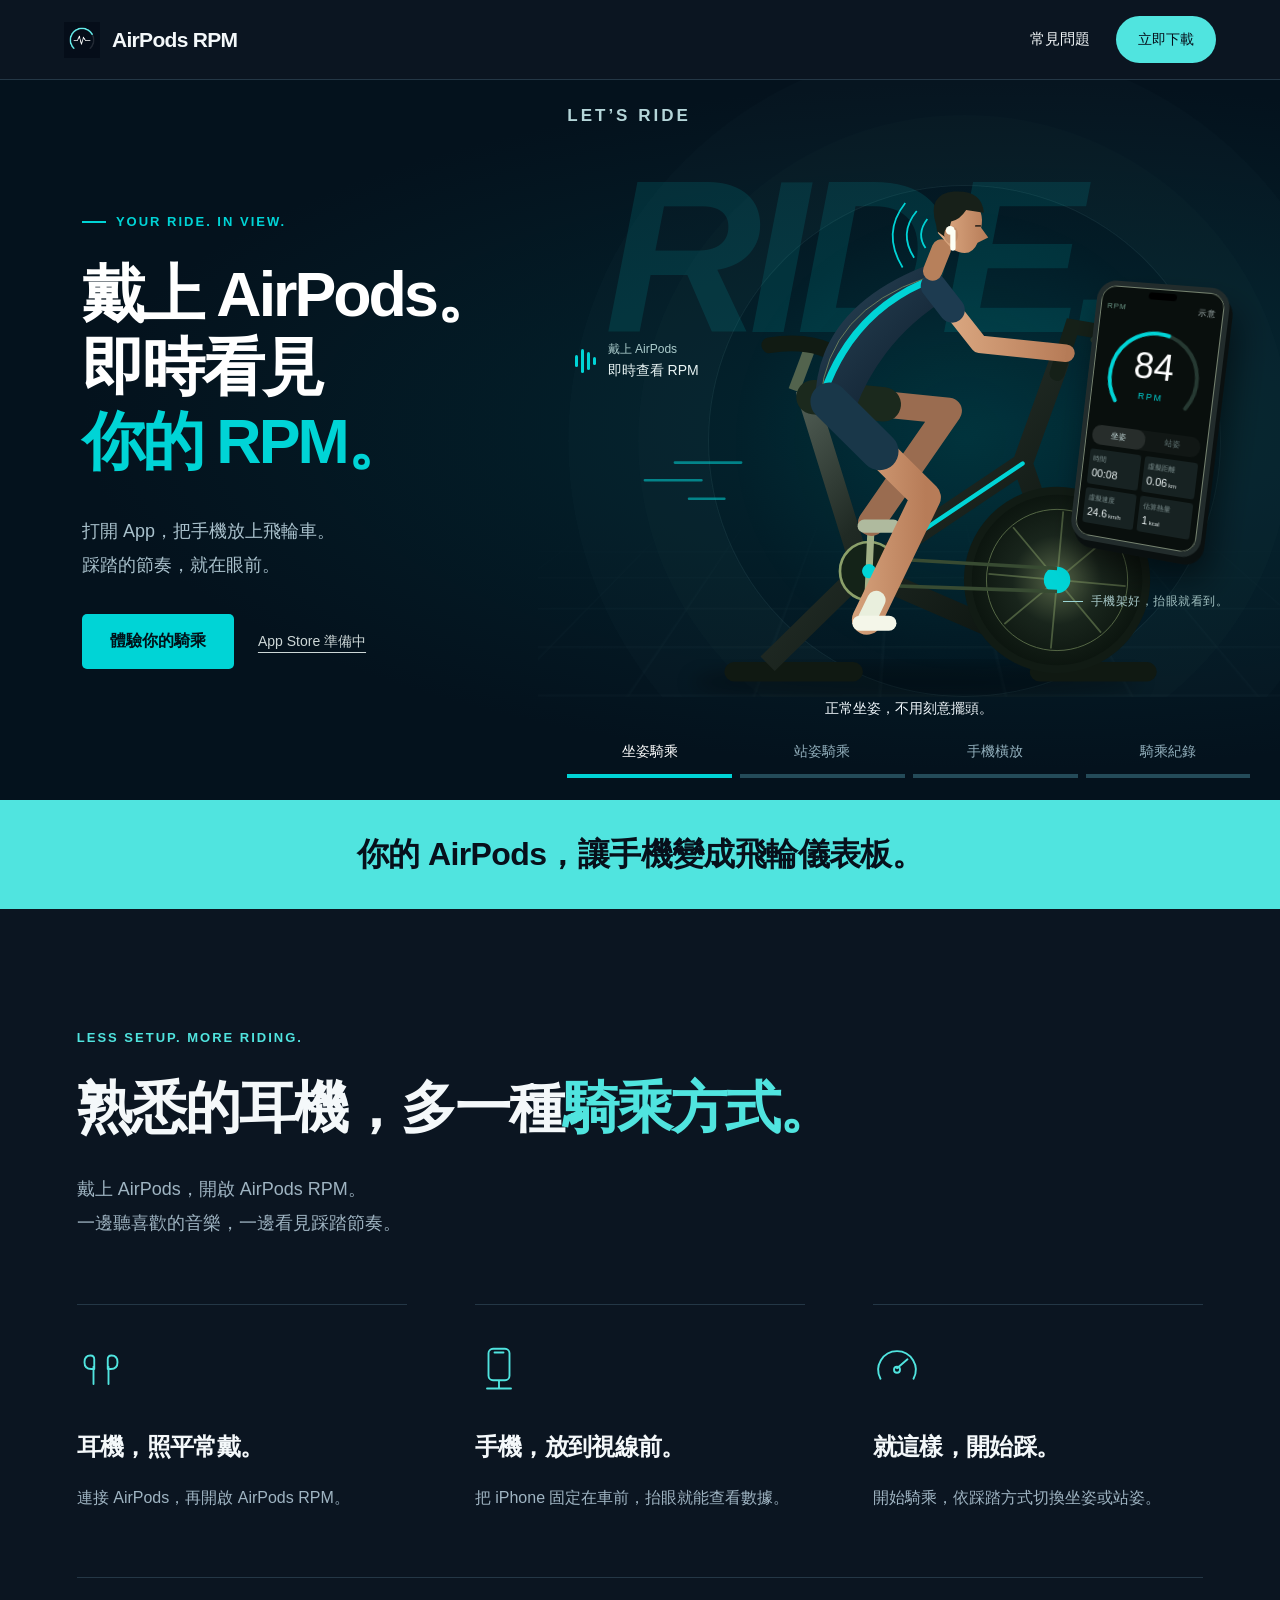
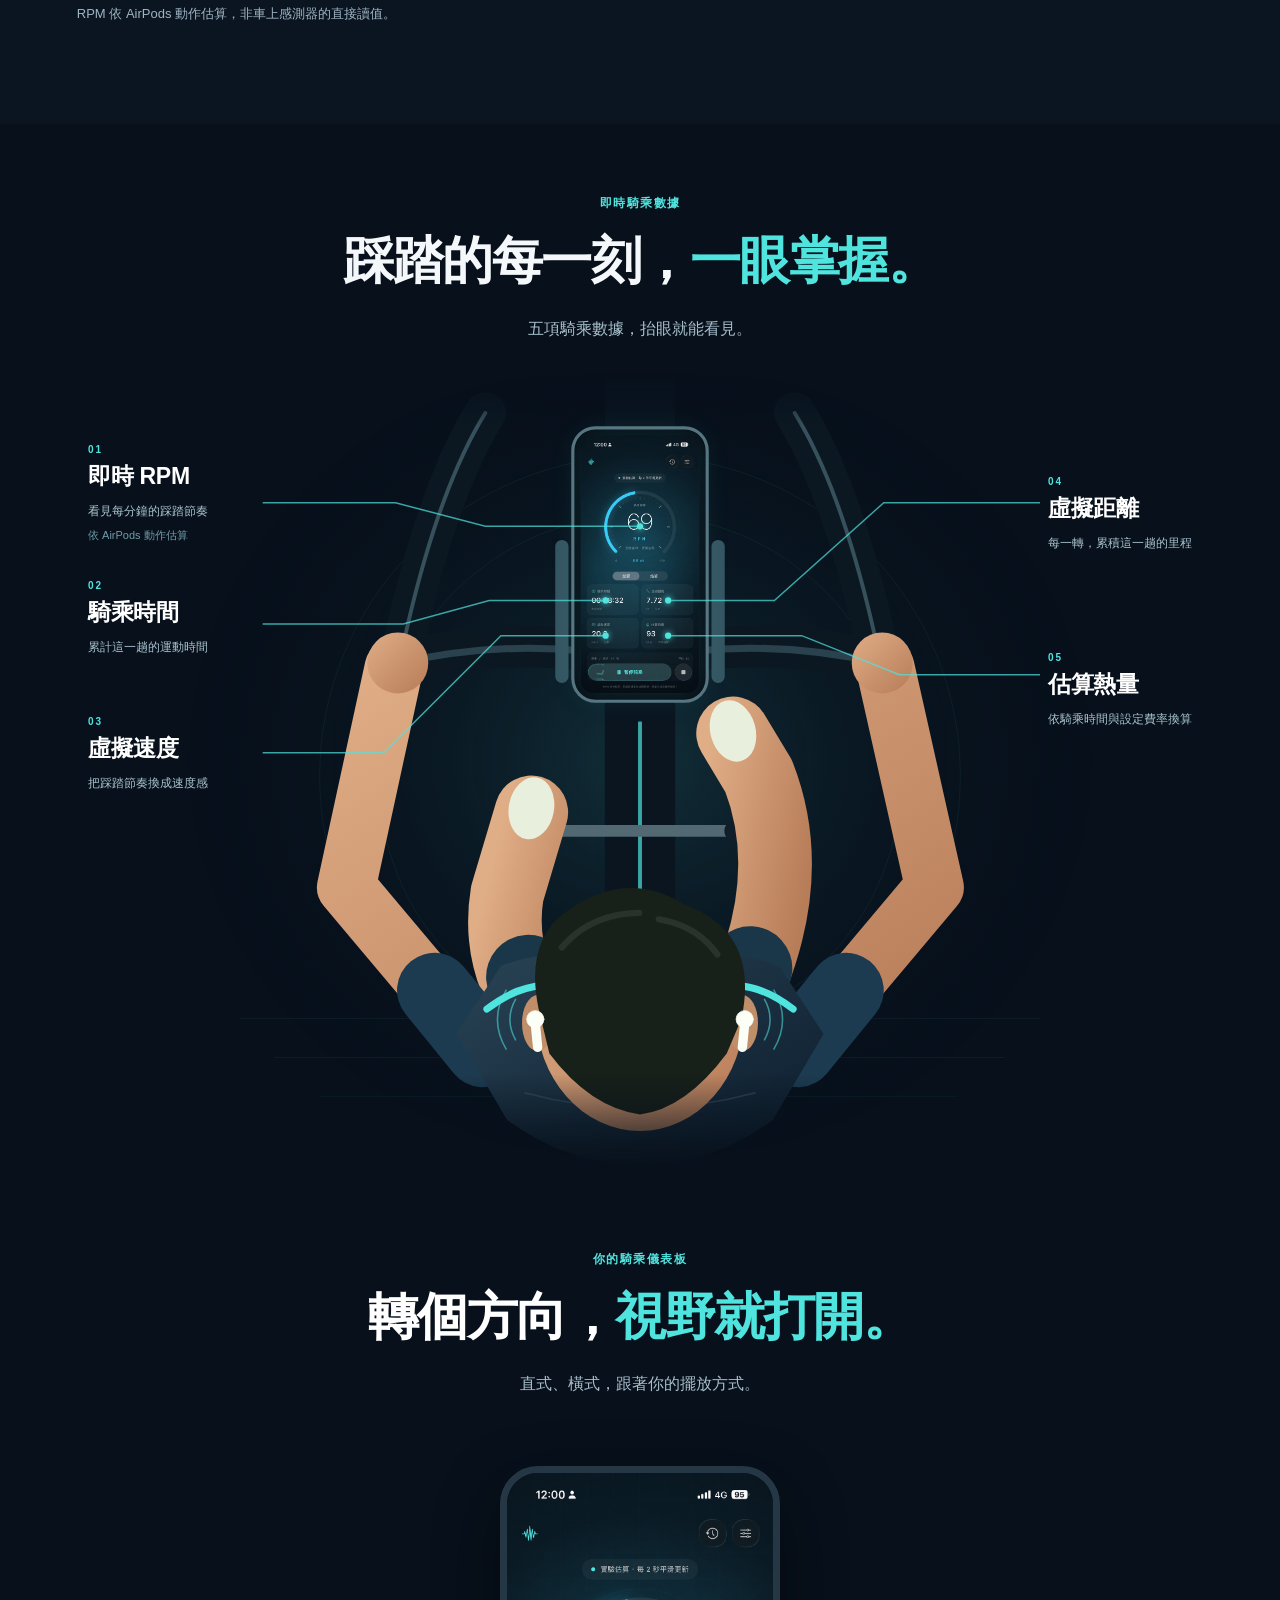
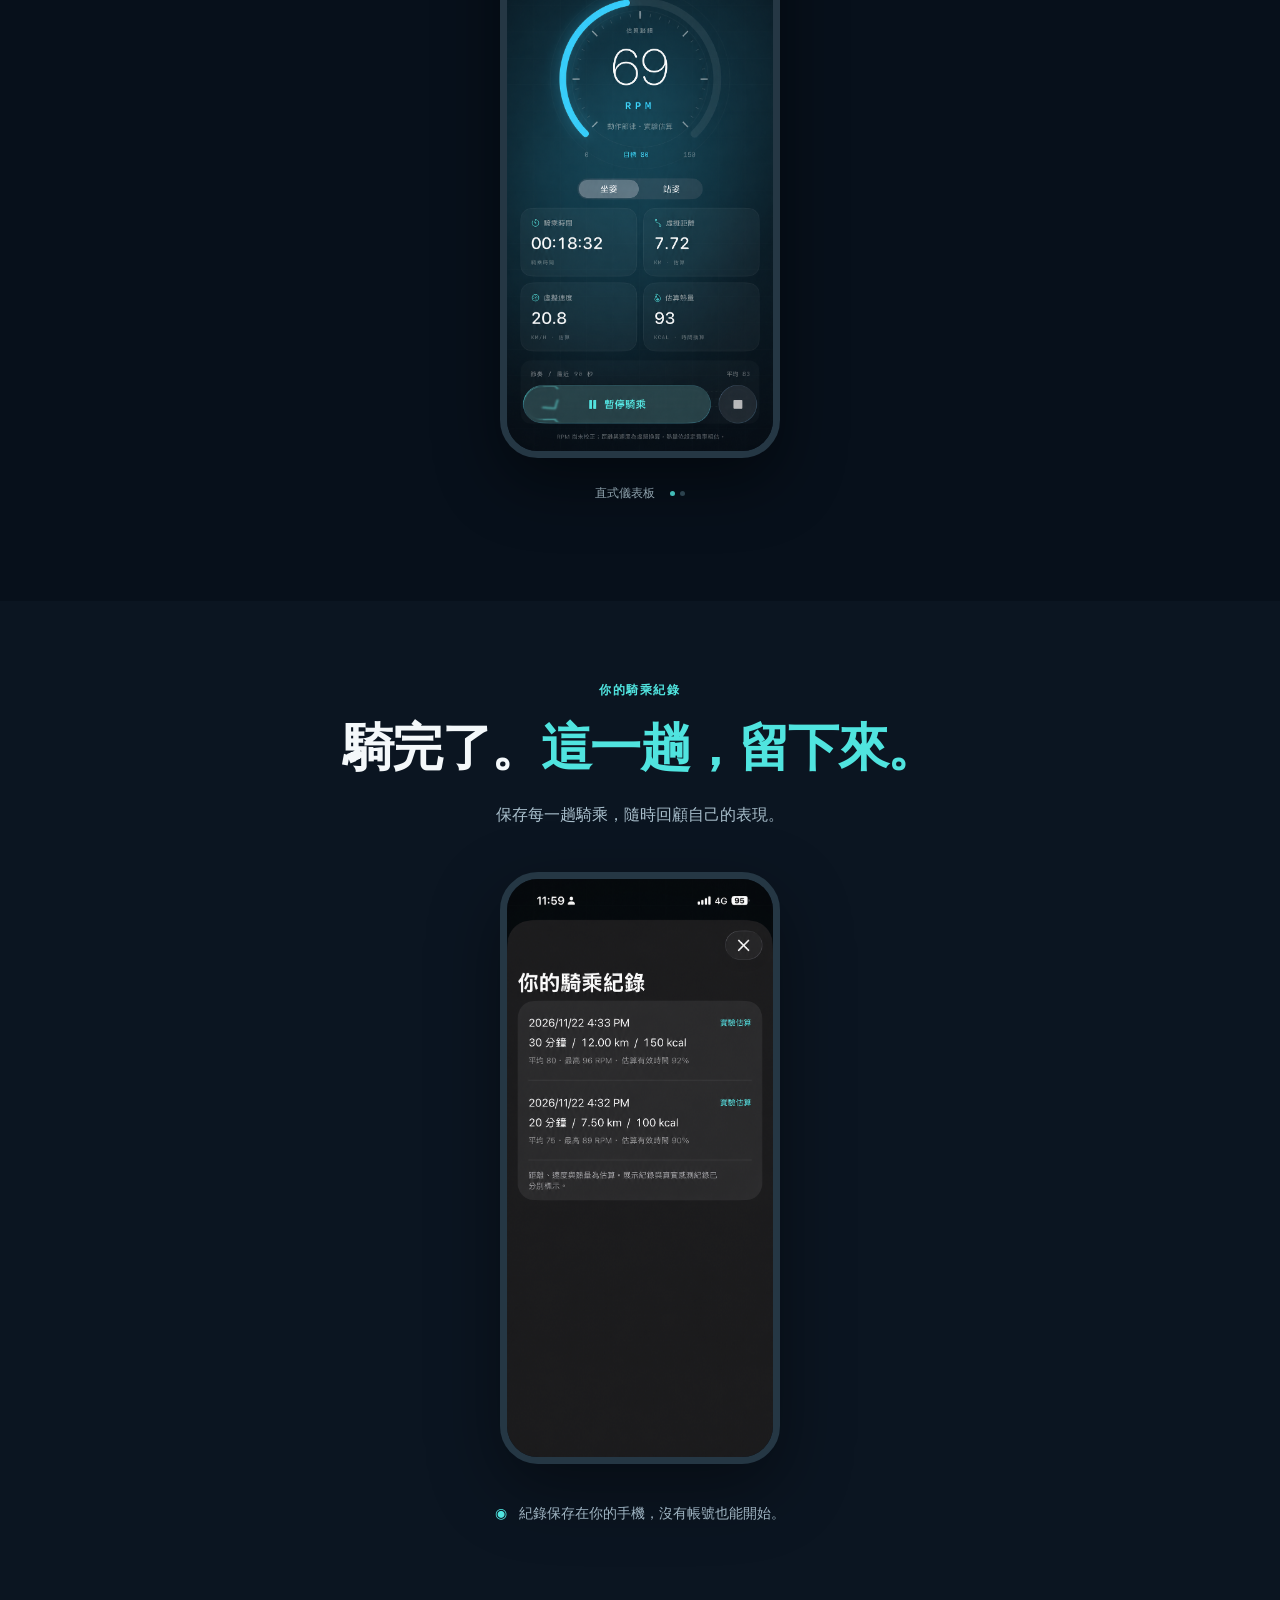
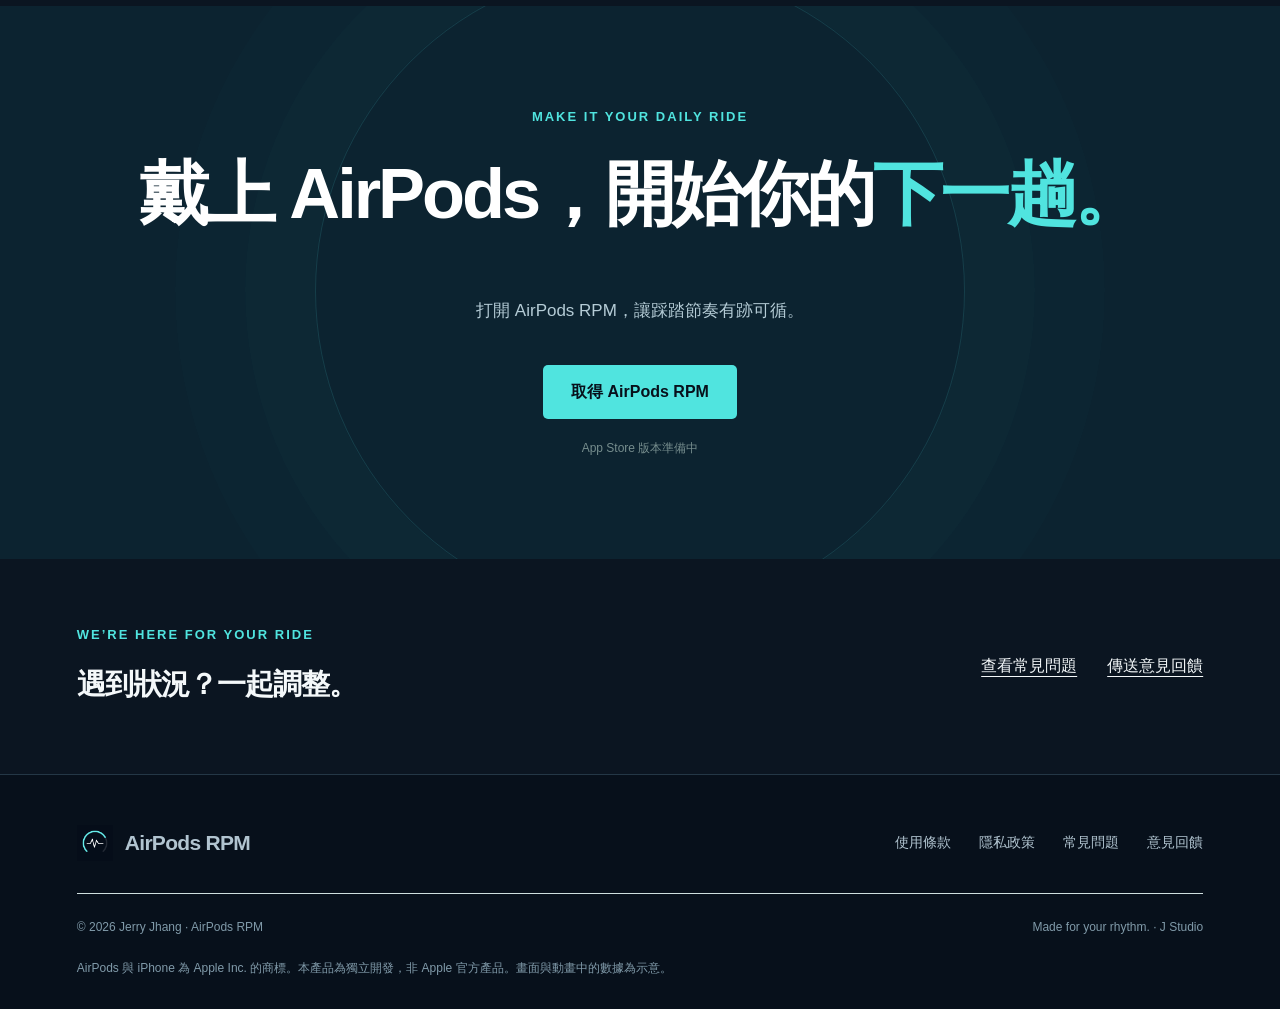
==== index.html @ 405bcf3e "Add files via upload" ====
<!doctype html>
<html lang="zh-Hant">
<head><meta charset="utf-8"><meta name="viewport" content="width=device-width,initial-scale=1"><title>AirPods RPM — 戴上 AirPods，即時看見 RPM</title><meta name="description" content="戴上 AirPods，打開 AirPods RPM，讓 iPhone 成為你的飛輪儀表板。即時查看估算 RPM、切換坐姿與站姿，並保存每一趟騎乘紀錄。"><meta name="theme-color" content="#07101b"><link rel="icon" href="assets/app-icon.png" type="image/png"><link rel="stylesheet" href="styles.css?v=13"><script defer src="config.js?v=8"></script><script defer src="script.js?v=8"></script></head>
<body class="home">
<a class="skip-link" href="#main">跳至主要內容</a>
<header class="site-header"><a class="brand" href="index.html" aria-label="AirPods RPM 首頁"><img src="assets/app-icon.png" width="36" height="36" alt=""><span>AirPods <b>RPM</b></span></a><nav aria-label="主導覽"><a href="faq.html">常見問題</a><button class="small-button" data-download>立即下載</button></nav></header>
<main id="main">
<section class="hero" id="experience">
<div class="hero-copy"><p class="eyebrow"><span class="tiny-line"></span> YOUR RIDE. IN VIEW.</p><h1><span class="hero-firstline">戴上 AirPods。</span><br>即時看見<br><em>你的 RPM。</em></h1><p class="hero-lead">打開 App，把手機放上飛輪車。<br>踩踏的節奏，就在眼前。</p><div class="hero-actions"><a class="button volt" href="#ride-story">體驗你的騎乘</a><button class="text-button" data-download>App Store 準備中</button></div></div>
<div class="hero-visual">
<div class="scene-top"><span class="scene-kicker">LET’S RIDE</span></div>
<div class="ride-scene" id="ride-scene" data-mode="seated">
<div class="scene-word" aria-hidden="true">RIDE.</div><div class="scene-halo" aria-hidden="true"></div><div class="floor-grid" aria-hidden="true"></div>
<svg class="rider-art" viewBox="0 0 900 720" role="img" aria-label="戴著 AirPods 的騎乘者在室內腳踏車上踩踏，手機架在把手前方">
<defs><linearGradient id="metal" x1="0" y1="0" x2="1" y2="1"><stop stop-color="#647268"/><stop offset=".42" stop-color="#202a24"/><stop offset="1" stop-color="#070e0a"/></linearGradient><linearGradient id="kit" x1="0" x2="1" y2="1"><stop stop-color="#294456"/><stop offset="1" stop-color="#0c1b2b"/></linearGradient><radialGradient id="wheel"><stop stop-color="#546346"/><stop offset=".5" stop-color="#19251c"/><stop offset="1" stop-color="#0b140e"/></radialGradient><linearGradient id="skin"><stop stop-color="#dfad86"/><stop offset="1" stop-color="#b77c58"/></linearGradient><filter id="shadow"><feGaussianBlur stdDeviation="10"/></filter></defs>
<ellipse cx="483" cy="661" rx="255" ry="22" fill="#000" opacity=".27" filter="url(#shadow)"/>
<g class="bike"><path d="M277 649h135m211 0h122" stroke="#101912" stroke-width="22" stroke-linecap="round"/><path d="m315 640 107-105 230 100m-230-100-64-206m64 206 182-122 45 130m-45-130 42-117" fill="none" stroke="url(#metal)" stroke-width="23" stroke-linejoin="round"/><path d="m422 535 182-122" stroke="#00d4d6" stroke-width="5" stroke-linecap="round"/><path d="m345 330 21-56" stroke="#52634d" stroke-width="13"/><path d="M317 279c25-4 50-2 70 7" stroke="#111b13" stroke-width="18" stroke-linecap="round"/><path d="m643 311 17-53 52 9" fill="none" stroke="#152018" stroke-width="17" stroke-linecap="round"/><path d="m685 273 45-27 11 24" fill="none" stroke="#28392b" stroke-width="8" stroke-linecap="round"/>
<circle cx="643" cy="545" r="101" fill="url(#wheel)" stroke="#111b14" stroke-width="9"/><circle cx="643" cy="545" r="80" fill="none" stroke="#5e714c" stroke-width="1"/><g id="wheel-spokes" stroke="#8ba46a" stroke-width="2" opacity=".45"><path d="M643 467v156m-78-78h156m-133-55 110 110m-110 0 110-110"/></g><circle cx="643" cy="545" r="15" fill="#00d4d6"/><path d="M438 520 643 532m-205 19 205 7" stroke="#384b32" stroke-width="4"/>
<circle cx="430" cy="535" r="33" fill="#142318" stroke="#8ba06a" stroke-width="3"/><g id="crank"><path d="M375 535h110" stroke="#a2b187" stroke-width="8" stroke-linecap="round"/><circle cx="430" cy="535" r="8" fill="#00d4d6"/></g></g>
<g id="far-leg"><path id="far-leg-path" d="M375 340 370 450 375 535" fill="none" stroke="#9a6c50" stroke-width="30" stroke-linecap="round" stroke-linejoin="round"/><path id="far-shorts" d="M375 340 372 395" fill="none" stroke="#1b291d" stroke-width="39" stroke-linecap="round"/><path id="far-shoe" d="M362 538h38" stroke="#afba9e" stroke-width="15" stroke-linecap="round"/></g>
<path id="torso" d="M375 345Q380 225 492 190L522 224Q454 260 417 350Z" fill="url(#kit)"/><path id="kit-stripe" d="M386 324Q412 246 488 211" fill="none" stroke="#00d4d6" stroke-width="8" stroke-linecap="round"/><path id="back-seam" d="M385 339Q395 244 493 202" fill="none" stroke="#73845e" stroke-width="1"/>
<path id="arm" d="M502 214 557 279 653 288" fill="none" stroke="url(#skin)" stroke-width="20" stroke-linecap="round" stroke-linejoin="round"/><path id="sleeve" d="M502 214 526 247" stroke="#1d3b50" stroke-width="29" stroke-linecap="round"/>
<g id="head" transform="translate(532 143)"><path d="m-20 27-10 25" stroke="#b7805b" stroke-width="22" stroke-linecap="round"/><path d="M-23-17Q-8-40 16-25Q29-16 25 3l8 11-12 6Q13 39-8 27L-24 9Z" fill="url(#skin)"/><path d="M-26 0q-11-35 20-38 32-2 34 24L8-17Q1-6-9-4l-5 19-11-8Z" fill="#172019"/><path d="m19 1 5 0" stroke="#392c22" stroke-width="2" stroke-linecap="round"/><ellipse cx="-9" cy="11" rx="8" ry="10" fill="#c18e6a"/><path d="m-10 7 3 1 0 18" fill="none" stroke="#fcfff5" stroke-width="6" stroke-linecap="round"/><circle cx="-10" cy="6" r="5" fill="#fcfff5"/>
<g class="ear-waves" fill="none" stroke="#00d4d6" stroke-width="2"><path d="M-36-7q-13 17-2 33"/><path d="M-48-16q-21 25-3 53"/><path d="M-61-25q-27 34-3 73"/></g></g>
<g id="near-leg"><path id="near-leg-path" d="M390 345 510 432 485 535" fill="none" stroke="url(#skin)" stroke-width="34" stroke-linecap="round" stroke-linejoin="round"/><path id="near-shorts" d="M390 345 454 390" fill="none" stroke="#193749" stroke-width="43" stroke-linecap="round"/><path id="near-sock" d="M485 512 485 537" fill="none" stroke="#e9efdd" stroke-width="21" stroke-linecap="round"/><path id="near-shoe" d="M475 539h42" stroke="#f4f6e9" stroke-width="17" stroke-linecap="round"/></g>
<g class="motion-lines" fill="none" stroke="#00d4d6" stroke-width="3" stroke-linecap="round" opacity=".55"><path d="M210 412h75m-109 20h64m-14 21h40"/></g>
</svg>
<div class="scene-label audio-label"><span class="equalizer" aria-hidden="true"><i></i><i></i><i></i><i></i></span><span>戴上 AirPods<br><b>即時查看 RPM</b></span></div>
<div class="mounted-phone" id="hero-phone"><div class="phone-camera"></div><div class="phone-app"><div class="phone-top"><span>RPM</span><span class="demo-mark">示意</span></div><div class="mini-gauge"><svg viewBox="0 0 200 160" aria-hidden="true"><path class="gauge-track" d="M35 135a80 80 0 1 1 130 0"/><path id="hero-gauge-fill" d="M35 135a80 80 0 1 1 130 0" pathLength="100"/></svg><div class="mini-value"><b data-demo-rpm>82</b><small>RPM</small></div></div><div class="phone-position"><span class="selected" data-seat-label>坐姿</span><span data-stand-label>站姿</span></div><div class="mini-metrics"><span>時間<b data-demo-time>00:08</b></span><span>虛擬距離<b>0.06<small> km</small></b></span><span>虛擬速度<b>24.6<small> km/h</small></b></span><span>估算熱量<b>1<small> kcal</small></b></span></div><div class="mini-control">Ⅱ　騎乘中</div></div><div class="phone-history"><small>RIDE COMPLETE</small><b>你的每趟騎乘紀錄</b><div><span>騎乘時間</span><strong>30:00</strong></div><div><span>虛擬距離</span><strong>12.0 km</strong></div><span class="history-check">✓ 已保存騎乘摘要</span></div></div>
<div class="mount-caption"><span></span>手機架好，抬眼就看到。</div>
</div>
<div class="scene-controls"><p id="scene-description" aria-live="polite">正常坐姿，不用刻意擺頭。</p><div class="mode-tabs" role="group" aria-label="切換騎乘情境"><button data-mode="seated" aria-pressed="true">坐姿騎乘</button><button data-mode="standing" aria-pressed="false">站姿騎乘</button><button data-mode="landscape" aria-pressed="false">手機橫放</button><button data-mode="history" aria-pressed="false">騎乘紀錄</button></div><div class="scene-progress" aria-hidden="true"><span></span></div></div>
</div>
</section>
<div class="statement-strip"><p>你的 AirPods，讓手機變成飛輪儀表板。</p></div>
<section class="story-section section-shell" id="ride-story"><div class="section-intro"><p class="eyebrow dark">LESS SETUP. MORE RIDING.</p><h2>熟悉的耳機，多一種<em>騎乘方式。</em></h2><p>戴上 AirPods，開啟 AirPods RPM。<br>一邊聽喜歡的音樂，一邊看見踩踏節奏。</p></div><div class="setup-flow"><article><span class="setup-icon"><svg viewBox="0 0 64 64" aria-hidden="true"><path d="M18 14q-8 0-8 9t9 9h4V19q0-5-5-5Zm28 0q8 0 8 9t-9 9h-4V19q0-5 5-5ZM22 29v23m20-23v23"/></svg></span><h3>耳機，照平常戴。</h3><p>連接 AirPods，再開啟 AirPods RPM。</p></article><article><span class="setup-icon"><svg viewBox="0 0 64 64" aria-hidden="true"><rect x="18" y="5" width="28" height="42" rx="6"/><path d="M26 10h12M32 48v10M16 58h32"/></svg></span><h3>手機，放到視線前。</h3><p>把 iPhone 固定在車前，抬眼就能查看數據。</p></article><article><span class="setup-icon"><svg viewBox="0 0 64 64" aria-hidden="true"><path d="M10 45a25 25 0 1 1 44 0M32 31l14-12"/><circle cx="32" cy="33" r="4"/></svg></span><h3>就這樣，開始踩。</h3><p>開始騎乘，依踩踏方式切換坐姿或站姿。</p></article></div><p class="honest-note">RPM 依 AirPods 動作估算，非車上感測器的直接讀值。</p></section>
<section class="live-data-section" id="live-data" aria-labelledby="live-data-title">
<div class="live-data-heading section-shell"><p class="eyebrow">即時騎乘數據</p><h2 id="live-data-title"><span class="title-phrase">踩踏的每一刻，</span><em>一眼掌握。</em></h2><p>五項騎乘數據，抬眼就能看見。</p></div>
<div class="overhead-scene">
<img class="overhead-photo" src="assets/overhead-ride.svg" alt="從騎乘者上方俯視：戴著 AirPods，雙手握住把手，雙腳踩踏，iPhone 固定在中間的支架上" loading="lazy" width="1536" height="1024">
<div class="overhead-screen"><img src="assets/dashboard-portrait-sample.png" alt="AirPods RPM 儀表板，顯示踏頻、騎乘時間、虛擬距離、虛擬速度與估算熱量" loading="lazy"></div>
<svg class="data-leaders" viewBox="0 0 1536 1024" aria-hidden="true"><g fill="none"><path d="M768 200H570L455 170H285"/><path d="M724 295H575L465 325H285"/><path d="M724 340H590L440 490H285"/><path d="M804 295H940L1080 170H1280"/><path d="M804 340H975L1100 390H1280"/></g><g class="leader-dot"><circle cx="768" cy="200" r="4"/><circle cx="724" cy="295" r="4"/><circle cx="724" cy="340" r="4"/><circle cx="804" cy="295" r="4"/><circle cx="804" cy="340" r="4"/></g></svg>
<div class="mobile-dashboard-focus" aria-label="手機版俯視騎乘示意，手機固定在握把支架上，騎乘者戴著耳機踩踏"><img class="mobile-scene-art" src="assets/overhead-mobile.svg?v=2" alt="戴著 AirPods 的騎乘者握住把手，放大的手機固定在中央支架" loading="lazy" width="600" height="1100"><div class="mobile-mounted-screen"><img src="assets/dashboard-portrait-sample.png" alt="AirPods RPM 即時儀表板示意" loading="lazy"></div><svg class="mobile-data-leaders" viewBox="0 0 600 1100" aria-hidden="true"><g fill="none"><path d="M300 288H160L130 264H16"/><path d="M230 475H165L130 440H16"/><path d="M230 561H175L130 610H16"/><path d="M365 475H445L475 440H584"/><path d="M365 561H430L475 610H584"/></g><g class="leader-dot"><circle cx="300" cy="288" r="3"/><circle cx="230" cy="475" r="3"/><circle cx="230" cy="561" r="3"/><circle cx="365" cy="475" r="3"/><circle cx="365" cy="561" r="3"/></g></svg><div class="mobile-metric-labels"><span class="focus-rpm">估算踏頻<b>69 <small>RPM</small></b></span><span class="focus-time">騎乘時間<b>18:32</b></span><span class="focus-distance">虛擬距離<b>7.72 <small>km</small></b></span><span class="focus-speed">虛擬速度<b>20.8 <small>km/h</small></b></span><span class="focus-calories">估算熱量<b>93 <small>kcal</small></b></span></div></div><div class="data-callouts"><article class="data-callout callout-rpm"><span>01</span><h3>即時 RPM</h3><p>看見每分鐘的踩踏節奏</p><small>依 AirPods 動作估算</small></article><article class="data-callout callout-time"><span>02</span><h3>騎乘時間</h3><p>累計這一趟的運動時間</p></article><article class="data-callout callout-speed"><span>03</span><h3>虛擬速度</h3><p>把踩踏節奏換成速度感</p></article><article class="data-callout callout-distance"><span>04</span><h3>虛擬距離</h3><p>每一轉，累積這一趟的里程</p></article><article class="data-callout callout-calories"><span>05</span><h3>估算熱量</h3><p>依騎乘時間與設定費率換算</p></article></div>
</div></section>
<section class="wide-section" id="dashboard"><div class="section-shell wide-inner"><div class="wide-copy"><p class="eyebrow">你的騎乘儀表板</p><h2><span class="title-phrase">轉個方向，</span><em>視野就打開。</em></h2><p>直式、橫式，跟著你的擺放方式。</p></div><div class="native-showcase" id="orientation-demo" data-orientation="portrait"><div class="native-device"><img class="native-portrait" src="assets/dashboard-portrait-sample.png" alt="AirPods RPM 直式儀表板，數值已調整為示範資料" loading="lazy"><img class="native-landscape" src="assets/dashboard-landscape-sample.png" alt="AirPods RPM 橫式儀表板，數值已調整為示範資料" loading="lazy"></div><div class="orientation-indicator"><span data-orientation-label>直式儀表板</span><span class="orientation-dots" aria-hidden="true"><i></i><i></i></span></div></div></div></section>
<section class="records-section section-shell" id="your-rides"><div class="records-copy"><p class="eyebrow dark">你的騎乘紀錄</p><h2><span class="title-phrase">騎完了。</span><em>這一趟，留下來。</em></h2><p>保存每一趟騎乘，隨時回顧自己的表現。</p></div><div class="native-history-capture"><img src="assets/ride-history-sample.png" alt="AirPods RPM 真實騎乘紀錄介面，騎乘時間與數值已調整為示範資料" loading="lazy"><p class="local-label"><span aria-hidden="true">◉</span> 紀錄保存在你的手機，沒有帳號也能開始。</p></div></section>
<section class="closing-section"><div class="closing-rings" aria-hidden="true"></div><p class="eyebrow">MAKE IT YOUR DAILY RIDE</p><h2>戴上 AirPods，開始你的<em>下一趟。</em></h2><p>打開 AirPods RPM，讓踩踏節奏有跡可循。</p><button class="button volt" data-download>取得 AirPods RPM</button><span class="release-note">App Store 版本準備中</span></section>
<section class="support-band section-shell"><div><p class="eyebrow dark">WE’RE HERE FOR YOUR RIDE</p><h2>遇到狀況？一起調整。</h2></div><div class="support-links"><a href="faq.html">查看常見問題</a><a href="https://forms.gle/BbbcXge1BpcNwwj79" target="_blank" rel="noopener noreferrer">傳送意見回饋</a></div></section>
</main>
<footer class="site-footer"><div class="footer-main"><a class="brand" href="index.html"><img src="assets/app-icon.png" width="34" height="34" alt=""><span>AirPods <b>RPM</b></span></a><nav aria-label="頁尾導覽"><a href="terms.html">使用條款</a><a href="privacy.html">隱私政策</a><a href="faq.html">常見問題</a><a href="https://forms.gle/BbbcXge1BpcNwwj79" target="_blank" rel="noopener noreferrer">意見回饋</a></nav></div><div class="footer-bottom"><span>© 2026 Jerry Jhang · AirPods RPM</span><span>Made for your rhythm. · <a href="https://jstudio-app.github.io" target="_blank" rel="noopener noreferrer">J Studio</a></span></div><p class="footer-disclaimer">AirPods 與 iPhone 為 Apple Inc. 的商標。本產品為獨立開發，非 Apple 官方產品。畫面與動畫中的數據為示意。</p></footer>
<dialog id="release-dialog" aria-labelledby="release-title"><button class="dialog-close" aria-label="關閉">×</button><p class="eyebrow dark">ALMOST READY TO RIDE</p><h2 id="release-title">下一趟，準備中。</h2><p>AirPods RPM 正在準備 App Store 版本。正式下載連結開放後，這裡就能帶你前往下載。</p><a class="button ink" href="https://forms.gle/BbbcXge1BpcNwwj79" target="_blank" rel="noopener noreferrer">分享你的期待</a></dialog>
</body></html>
---- styles.css ----
:root{--ink:#07101b;--muted:#9aadb8;--paper:#0c1723;--volt:#50e4df;--teal:#50e4df;--line:#243746;--sans:-apple-system,BlinkMacSystemFont,"Segoe UI","Noto Sans TC",sans-serif;--display:"Arial Black","Helvetica Neue",var(--sans)}*{box-sizing:border-box}html{scroll-behavior:smooth;scroll-padding-top:96px}body{margin:0;background:var(--paper);color:var(--ink);font-family:var(--sans);font-size:16px;line-height:1.65;-webkit-font-smoothing:antialiased}button,input,select,textarea{font:inherit}button,a{-webkit-tap-highlight-color:transparent}button{cursor:pointer}a{color:inherit;text-underline-offset:5px}button:focus-visible,a:focus-visible,summary:focus-visible,input:focus-visible,textarea:focus-visible,select:focus-visible{outline:3px solid #15bfb0;outline-offset:5px}button{color:inherit}img,svg{max-width:100%}button,a,summary{touch-action:manipulation}::selection{background:var(--volt);color:var(--ink)}.skip-link{position:fixed;left:16px;top:-100px;background:var(--volt);padding:12px 20px;z-index:50}.skip-link:focus{top:12px}.site-header{height:92px;padding:0 5%;display:flex;align-items:center;justify-content:space-between;background:var(--paper);position:relative;z-index:20;border-bottom:1px solid var(--line)}.brand{display:inline-flex;align-items:center;gap:12px;text-decoration:none;font-size:21px;font-weight:550;letter-spacing:-.7px}.brand b{font-weight:900}.brand img{flex-shrink:0}.site-header nav{display:flex;align-items:center;gap:34px}.site-header nav a{font-size:15px;text-decoration:none}.site-header nav a:hover{color:#398164}.small-button{background:var(--ink);color:white;border:0;border-radius:99px;font-size:14px;padding:12px 22px}.menu-toggle{display:none}.hero{display:grid;grid-template-columns:.9fr 1.1fr;min-height:770px;background:var(--ink);color:#fff;overflow:hidden}.hero-copy{padding:96px 0 80px max(7vw,32px);z-index:2;align-self:center}.eyebrow{font-size:13px;letter-spacing:2px;font-weight:700;color:var(--volt);margin:0 0 25px;display:flex;align-items:center;gap:10px}.eyebrow.dark{color:#4c5c5c}.tiny-line{width:24px;height:2px;background:var(--volt)}h1,h2,h3,p{margin-top:0}h1{font-size:clamp(52px,5.8vw,94px);line-height:1.15;letter-spacing:-4px;font-weight:900;margin-bottom:32px}h1 em,h2 em{font-style:normal;color:var(--volt)}.hero-lead{font-size:18px;color:#b1c3cd;line-height:1.9;max-width:450px;margin-bottom:32px}.hero-actions{display:flex;align-items:center;gap:24px;flex-wrap:wrap}.button{display:inline-flex;align-items:center;justify-content:center;min-height:54px;padding:14px 28px;border:0;border-radius:5px;text-decoration:none;font-weight:750;font-size:16px;transition:background .2s,transform .2s}.button:hover{transform:translateY(-2px)}.volt{background:var(--volt);color:var(--ink)}.volt:hover{background:#8af3ee}.ink{background:var(--ink);color:white}.text-button{border:0;background:transparent;color:#cdd7d7;text-decoration:underline;text-underline-offset:6px;font-size:14px;padding:12px 0}.hero-meta{font-size:13px;letter-spacing:.3px;color:#819cae;margin:25px 0 0}.hero-visual{position:relative;min-width:0;display:flex;flex-direction:column;background:radial-gradient(ellipse at 60% 40%,#16434b 0%,#102d38 35%,#091823 70%);margin:24px 24px 24px 0;border-radius:6px;isolation:isolate}.scene-top{display:flex;justify-content:space-between;align-items:center;position:absolute;top:24px;left:28px;right:28px;z-index:5}.scene-kicker{font-family:var(--display);font-size:14px;font-weight:900;letter-spacing:2px;color:#bcd5d5}.motion-toggle{background:#14202088;border:1px solid #8cb8b840;border-radius:99px;padding:7px 12px;color:#dfeeee;font-size:12px;display:flex;align-items:center;gap:8px}.pause-icon{font-size:14px}.ride-scene{position:relative;flex:1;min-height:600px;overflow:hidden}.scene-word{position:absolute;font-family:var(--display);font-weight:900;font-size:clamp(100px,12.5vw,210px);font-style:italic;letter-spacing:-12px;left:7%;top:9%;color:#98cccc17;line-height:1;user-select:none}.scene-halo{position:absolute;width:65%;aspect-ratio:1;border:1px solid #94d3d318;border-radius:50%;left:24%;top:20%;box-shadow:0 0 0 70px #8dc9c904,0 0 0 140px #8dc9c903}.floor-grid{position:absolute;inset:71% -20% -24%;background:repeating-linear-gradient(0deg,transparent 0 32px,#98cccc13 33px 34px),repeating-linear-gradient(90deg,transparent 0 70px,#98cccc10 71px 72px);transform:perspective(380px) rotateX(58deg);transform-origin:top}.rider-art{position:absolute;width:112%;max-width:none;height:94%;left:-11%;top:7%;overflow:visible}.audio-label{position:absolute;left:5%;top:42%;display:flex;gap:12px;align-items:center;font-size:12px;color:#accdcd;line-height:1.7;z-index:3}.audio-label b{font-size:14px;font-weight:500;color:#e9f5f5}.equalizer{display:flex;align-items:center;gap:3px;height:26px}.equalizer i{display:block;width:3px;height:12px;border-radius:3px;background:var(--volt);animation:equalize .8s ease-in-out infinite alternate}.equalizer i:nth-child(2){height:24px;animation-delay:-.3s}.equalizer i:nth-child(3){height:18px;animation-delay:-.5s}.equalizer i:nth-child(4){height:8px;animation-delay:-.1s}@keyframes equalize{to{height:5px}}.ear-waves{animation:earPulse 2s ease-out infinite}@keyframes earPulse{0%{opacity:.2}50%{opacity:1}100%{opacity:.2}}.motion-lines{animation:speedLines 1s linear infinite}@keyframes speedLines{0%{transform:translateX(8px);opacity:0}25%{opacity:.5}100%{transform:translateX(-15px);opacity:0}}.mounted-phone{position:absolute;left:73%;top:33%;width:136px;height:266px;border:5px solid #222c2c;border-radius:20px;background:#090f0d;box-shadow:4px 7px 0 #0a1010,10px 22px 35px #0008,inset 0 0 0 1px #768370;transform:perspective(650px) rotateY(-14deg) rotateZ(7deg);transform-origin:center;transition:width .85s cubic-bezier(.2,.75,.2,1),height .85s cubic-bezier(.2,.75,.2,1),left .85s,top .85s,transform .85s;z-index:4;padding:14px 7px 8px;color:white}.phone-camera{position:absolute;width:29px;height:7px;background:#000;left:calc(50% - 14px);top:4px;border-radius:10px}.phone-app{height:100%;display:flex;flex-direction:column;gap:5px;overflow:hidden}.phone-top{display:flex;justify-content:space-between;font-size:8px;color:#6b9686;letter-spacing:1px}.demo-mark{font-size:8px;color:#acbaba}.mini-gauge{position:relative;min-height:105px;flex:1}.mini-gauge svg{width:100%;height:100%;position:absolute;inset:0;overflow:visible}.mini-gauge svg path{fill:none;stroke:var(--teal);stroke-width:7;stroke-linecap:round;stroke-dasharray:65 100}.mini-gauge svg .gauge-track{stroke:#263932;stroke-dasharray:none}.mini-value{position:absolute;inset:0;display:flex;flex-direction:column;align-items:center;justify-content:center;padding-top:6px}.mini-value b{font-size:37px;line-height:1;font-weight:350;font-variant-numeric:tabular-nums}.mini-value small{font-size:9px;letter-spacing:2px;color:var(--teal);margin-top:5px}.phone-position{display:flex;background:#ffffff08;border-radius:9px;justify-content:space-around;font-size:8px;line-height:20px}.phone-position span{width:50%;text-align:center;border-radius:9px;color:#687d7d}.phone-position .selected{background:#ffffff18;color:#d3eaea}.mini-metrics{display:grid;grid-template-columns:1fr 1fr;gap:4px}.mini-metrics>span{font-size:7px;background:#172222;padding:4px;border-radius:3px;color:#819494;white-space:nowrap}.mini-metrics b{display:block;color:#edf5f5;font-size:11px;font-weight:500;line-height:1.5;font-variant-numeric:tabular-nums}.mini-metrics small{font-size:6px}.mini-control{border-radius:9px;background:#50e4df27;color:var(--teal);font-size:8px;text-align:center;padding:4px}.mount-caption{position:absolute;right:7%;top:83%;font-size:12px;letter-spacing:.5px;color:#a8c9c9}.mount-caption span{width:20px;height:1px;display:inline-block;background:#9cd6d6;vertical-align:middle;margin-right:8px}.phone-history{display:none}.ride-scene[data-mode=standing] .scene-word{color:#50e4df20}.ride-scene[data-mode=landscape] .mounted-phone{width:216px;height:128px;left:65%;top:40%;transform:perspective(650px) rotateY(-12deg) rotateZ(3deg);border-radius:16px;padding:10px 8px 6px}.ride-scene[data-mode=landscape] .phone-app{display:grid;grid-template-columns:1fr 1fr;gap:4px}.ride-scene[data-mode=landscape] .phone-top{display:none}.ride-scene[data-mode=landscape] .mini-gauge{grid-row:1/4;min-height:0}.ride-scene[data-mode=landscape] .mini-value b{font-size:35px}.ride-scene[data-mode=landscape] .phone-position{line-height:14px}.ride-scene[data-mode=landscape] .mini-metrics{gap:3px}.ride-scene[data-mode=landscape] .mini-metrics>span{padding:2px;font-size:6px}.ride-scene[data-mode=landscape] .mini-metrics b{font-size:9px}.ride-scene[data-mode=landscape] .mini-control{font-size:7px;padding:1px}.ride-scene[data-mode=history] .phone-app{display:none}.ride-scene[data-mode=history] .phone-history{display:flex;flex-direction:column;height:100%;gap:14px;justify-content:center}.phone-history>small{font-size:7px;letter-spacing:1px;color:#6a9e9e}.phone-history>b{font-size:22px;line-height:1.3}.phone-history>div{display:flex;flex-direction:column;font-size:8px;color:#829595}.phone-history strong{font-size:20px;color:white;font-weight:400}.history-check{font-size:8px;color:var(--teal)}.scene-controls{position:relative;z-index:6;margin:0 28px 22px}.mode-tabs{display:flex;gap:4px;justify-content:space-between;border-top:1px solid #9bc6c630;padding-top:16px}.mode-tabs button{background:transparent;border:0;color:#a1b9b9;padding:8px 4px;font-size:13px;white-space:nowrap}.mode-tabs button[aria-pressed=true]{color:var(--volt);font-weight:750}.scene-controls p{font-size:12px;color:#94adad;margin:8px 0 12px;min-height:20px}.scene-progress{height:2px;background:#8dbfbf1a;overflow:hidden}.scene-progress span{display:block;width:0;height:100%;background:var(--volt)}.paused .equalizer i,.paused .ear-waves,.paused .motion-lines{animation-play-state:paused}.statement-strip{display:flex;justify-content:space-evenly;align-items:center;gap:16px;padding:23px 4%;background:var(--volt);font-weight:800;font-size:17px;letter-spacing:2px}.statement-strip i{height:9px;width:9px;border-radius:50%;background:#398a8a;flex-shrink:0}.section-shell{width:min(1280px,88%);margin-inline:auto}.story-section{padding-block:118px 100px}.section-intro h2,.wide-copy h2,.records-copy h2{font-size:clamp(38px,4.4vw,68px);line-height:1.25;letter-spacing:-2px;font-weight:850;margin-bottom:28px}.section-intro h2 em,.records-copy h2 em{color:#3b6b6b}.section-intro>p:not(.eyebrow){color:#9aadb8;font-size:18px;line-height:1.9}.setup-flow{margin-top:64px;display:grid;grid-template-columns:repeat(3,1fr);gap:6%}.setup-flow article{border-top:1px solid #c6d1d1;padding-top:32px}.setup-icon{display:flex;align-items:center;width:64px;height:64px;margin-bottom:26px}.setup-icon svg{width:48px;fill:none;stroke:#395e5e;stroke-width:2.5;stroke-linecap:round;stroke-linejoin:round}.setup-flow h3{font-size:24px;letter-spacing:-.7px;margin-bottom:16px}.setup-flow p{color:var(--muted);font-size:16px;line-height:1.9}.honest-note{font-size:13px;color:#79816f;border-top:1px solid var(--line);padding-top:25px;margin:48px 0 0}.wide-section{background:#1b2525;overflow:hidden;color:white}.wide-inner{display:grid;grid-template-columns:.8fr 1.2fr;align-items:center;gap:50px;min-height:720px;padding-block:100px}.wide-copy p:not(.eyebrow){font-size:17px;line-height:1.9;color:#a5b4b4}.outline-button{border:1px solid #95b6b670;background:transparent;color:#eef5f5;border-radius:4px;padding:12px 20px;margin-top:20px;font-size:15px}.outline-button:hover{background:#addcdc12}.wide-showcase{min-height:400px;display:flex;align-items:center;justify-content:center;flex-direction:column;perspective:1400px}.wide-phone{background:#101717;border:8px solid #5c665a;border-bottom-color:#232e2e;border-right-color:#323f3f;border-radius:42px;box-shadow:12px 18px 0 #090e0e,15px 50px 60px #0008;transition:width .8s,height .8s,transform .8s;border-width:7px;padding:21px 23px;position:relative;flex-shrink:0}.wide-phone:before{content:"";position:absolute;left:8px;top:calc(50% - 16px);height:32px;width:7px;border-radius:6px;background:#000}.wide-phone.landscape{width:570px;height:286px;transform:rotateY(-14deg) rotateX(9deg) rotateZ(-5deg)}.wide-screen{height:100%;display:grid;grid-template-columns:1fr 1.1fr;gap:24px;color:#f0f9f9}.wide-dial{border:5px solid var(--teal);border-bottom-color:transparent;border-right-color:#2a453b;border-radius:50%;display:flex;flex-direction:column;align-items:center;justify-content:center;position:relative;width:220px;height:220px}.wide-dial>span{font-size:7px;letter-spacing:1px;color:#85aaaa}.wide-dial>strong{font-size:76px;font-weight:300;line-height:1.2}.wide-dial>b{font-size:12px;font-weight:500;letter-spacing:4px;color:var(--teal)}.dial-position{font-size:9px;color:#a1b3b3;margin-top:12px}.wide-data{display:grid;grid-template-columns:1fr 1fr;gap:8px;align-content:center}.wide-data>div{background:#ffffff06;border-radius:10px;padding:12px 10px}.wide-data>div span{display:block;font-size:10px;color:#99acac;margin-bottom:6px}.wide-data>div strong{font-size:20px;font-weight:450;white-space:nowrap}.wide-data small{font-size:9px;color:#91a7a7}.wide-pause{grid-column:span 2;border:1px solid #92f5d330;border-radius:25px;padding:8px;background:#94d3d315;color:var(--teal);font-size:12px}.wide-phone:not(.landscape){width:252px;height:478px;transform:rotateY(-12deg) rotateZ(4deg);padding:26px 16px;border-radius:35px}.wide-phone:not(.landscape):before{height:7px;width:32px;left:calc(50% - 16px);top:8px}.wide-phone:not(.landscape) .wide-screen{display:flex;flex-direction:column;gap:13px}.wide-phone:not(.landscape) .wide-dial{width:198px;height:198px;align-self:center;flex-shrink:0}.wide-phone:not(.landscape) .wide-data{gap:7px}.wide-phone:not(.landscape) .wide-data>div{padding:7px}.wide-phone:not(.landscape) .wide-data>div span{font-size:9px;margin-bottom:2px}.wide-phone:not(.landscape) .wide-data>div strong{font-size:17px}.visual-note{font-size:12px;color:#728686;margin-top:44px;text-align:center}.records-section{display:grid;grid-template-columns:1fr 1fr;gap:9%;padding-block:130px;align-items:center}.records-copy>p:not(.eyebrow){color:var(--muted);font-size:17px;line-height:1.9}.local-label{font-size:14px!important;padding-top:20px}.local-label span{color:#3c6d6d;padding-right:8px}.ride-records{background:#e3eded;border-radius:6px;padding:28px 32px;box-shadow:0 25px 60px #182d2d10;transform:rotate(-2deg)}.records-heading{display:flex;align-items:center;justify-content:space-between;gap:15px;border-bottom:1px solid #c9d7d7;padding-bottom:16px}.records-heading h3{font-size:21px;margin:0}.records-heading>span{font-size:12px;color:#6a8181}.record{border-bottom:1px solid #c9d7d7;padding:24px 0}.record:last-child{border:0}.record summary{list-style:none;display:flex;align-items:center;justify-content:space-between;cursor:pointer;gap:20px}.record summary::-webkit-details-marker{display:none}.record summary span:not(.record-chevron){font-size:12px;color:#698282;display:block;margin-bottom:5px}.record summary strong{font-size:17px;font-weight:650}.record-chevron{font-size:22px;font-weight:300;transition:transform .3s}.record[open] .record-chevron{transform:rotate(45deg)}.record-content{padding-top:24px}.record-stats{display:flex;justify-content:space-between;gap:12px}.record-stats small{display:block;font-size:12px;color:#678282}.record-stats b{font-size:26px;font-weight:500;font-variant-numeric:tabular-nums}.record-stats i{font-size:11px;font-style:normal}.record-chart{width:100%;height:85px;overflow:visible;margin-top:18px}.record-chart path{fill:none;stroke:#4c8989;stroke-width:3;stroke-linejoin:round;stroke-linecap:round}.record-chart .chart-grid{stroke:#c6d8d8;stroke-width:1;stroke-dasharray:3 4}.record-content>p{font-size:12px;color:#7b8875;margin:10px 0 0}.closing-section{position:relative;text-align:center;background:var(--ink);color:#fff;padding:100px 24px;overflow:hidden}.closing-section>.eyebrow{justify-content:center}.closing-section h2{font-size:clamp(42px,5.5vw,80px);letter-spacing:-3px;line-height:1.2;position:relative}.closing-section p:not(.eyebrow){font-size:17px;line-height:1.9;color:#a7b8b8;position:relative}.closing-section .button{position:relative;margin-top:20px}.release-note{display:block;font-size:12px;color:#768d8d;margin-top:20px;position:relative}.closing-rings{width:650px;height:650px;border:1px solid #50e4df15;border-radius:50%;position:absolute;left:calc(50% - 325px);top:-40px;box-shadow:0 0 0 70px #50e4df03,0 0 0 140px #50e4df02}.support-band{display:flex;align-items:center;justify-content:space-between;gap:30px;padding-block:65px}.support-band .eyebrow{margin-bottom:16px}.support-band h2{font-size:29px;letter-spacing:-1px;margin:0}.support-links{display:flex;gap:30px;font-size:16px}.site-footer{padding:50px 6% 30px;border-top:1px solid var(--line);background:#e7f0f0}.footer-main{display:flex;align-items:center;justify-content:space-between;gap:30px}.footer-main nav{display:flex;gap:28px;font-size:14px}.footer-main nav a{text-decoration:none}.footer-bottom{border-top:1px solid #cfdfdf;margin-top:32px;padding-top:24px;display:flex;justify-content:space-between;font-size:12px;color:#6b8080}.footer-disclaimer{font-size:12px;color:#818b78;line-height:1.8;margin:20px 0 0}dialog{border:0;border-radius:10px;max-width:520px;width:calc(100% - 32px);padding:48px 36px;background:var(--paper);color:var(--ink);box-shadow:0 20px 80px #0004}dialog::backdrop{background:#0d1818bb;backdrop-filter:blur(5px)}dialog h2{font-size:34px;line-height:1.3;letter-spacing:-1px}dialog p:not(.eyebrow){color:var(--muted);margin-bottom:28px}.dialog-close{position:absolute;right:12px;top:10px;border:0;background:transparent;font-size:30px;width:44px;height:44px}
/* Support and policy pages */
.inner-hero{background:var(--ink);padding:75px 0 65px;color:#fff}.inner-hero h1{font-size:clamp(40px,5vw,68px);letter-spacing:-2px;margin-bottom:20px}.inner-hero p:not(.eyebrow){font-size:18px;max-width:680px;color:#b2c5c5;line-height:1.8}.inner-hero .doc-date{font-size:13px!important;color:#799797!important;margin-top:28px;margin-bottom:0}.document-shell{display:grid;grid-template-columns:210px minmax(0,1fr);gap:70px;max-width:1060px;width:88%;margin:0 auto;padding-block:70px 100px}.document-shell aside{position:sticky;top:25px;align-self:start}.document-shell aside a{display:block;text-decoration:none;font-size:14px;color:#647979;padding:8px 0}.document-shell aside a:hover{color:#182828}.document-section{padding-bottom:38px;margin-bottom:38px;border-bottom:1px solid var(--line);scroll-margin-top:30px}.document-section h2{font-size:26px;line-height:1.4;letter-spacing:-.5px;margin-bottom:20px}.document-section p,.document-section li{font-size:16px;line-height:1.95;color:#4f6262}.document-section li{margin-bottom:10px}.document-section ul{padding-left:22px}.document-section .notice-box{background:#dfeded;border-left:3px solid #448e8e;padding:18px 22px;color:#355656}.legal-tag{display:inline-flex;border:1px solid #90d2d240;border-radius:3px;color:#a8cbcb;font-size:12px;padding:4px 9px;letter-spacing:.4px}.faq-content{max-width:880px;width:88%;margin:65px auto 100px}.faq-group{margin-bottom:50px}.faq-group>h2{font-size:14px;letter-spacing:1px;color:#698c8c;padding-bottom:15px;border-bottom:1px solid #c0d5d5}.faq-item{border-bottom:1px solid var(--line);padding:24px 0}.faq-item summary{cursor:pointer;font-size:21px;font-weight:650;line-height:1.5;list-style:none;padding-right:35px;position:relative}.faq-item summary::-webkit-details-marker{display:none}.faq-item summary:after{content:"＋";position:absolute;right:0;top:0;color:#5a8282;font-weight:400}.faq-item[open] summary:after{content:"−"}.faq-item p{font-size:16px;color:#5a7070;line-height:1.95;max-width:740px;padding-top:18px;margin-bottom:0}.faq-item ul{color:#5a7070}.feedback-layout{display:grid;grid-template-columns:.8fr 1.2fr;gap:80px;padding-block:70px 100px;max-width:1120px;width:88%;margin:auto}.feedback-intro h2{font-size:32px;line-height:1.4}.feedback-intro p{color:#5c7676;font-size:16px;line-height:1.9}.feedback-intro a{overflow-wrap:anywhere}.feedback-form{background:#e1f0f0;padding:36px;border-radius:8px}.feedback-form label{display:block;font-size:15px;font-weight:650;margin-bottom:22px}.feedback-form input,.feedback-form textarea,.feedback-form select{display:block;width:100%;margin-top:10px;background:#fff;border:1px solid #cbdede;border-radius:4px;padding:13px 14px;font-size:16px;color:var(--ink)}.feedback-form textarea{min-height:180px;resize:vertical}.feedback-form select{appearance:none;background-image:url('data:image/svg+xml,%3Csvg xmlns="http://www.w3.org/2000/svg" width="20" height="20" viewBox="0 0 20 20"%3E%3Cpath d="m5 7 5 5 5-5" fill="none" stroke="%234a6246" stroke-width="1.5"/%3E%3C/svg%3E');background-position:right 14px center;background-repeat:no-repeat;padding-right:44px}.form-help{font-size:13px;color:#688080}.feedback-actions{display:flex;flex-wrap:wrap;gap:14px;margin-top:25px}.copy-button{border:1px solid #9fb9b9;padding:12px 19px;background:transparent;border-radius:4px;font-size:14px}.form-status{font-size:14px;color:#386161;margin:22px 0 0;min-height:24px}.feedback-check{font-size:13px!important;font-weight:400!important;color:#647c7c}.feedback-check input{display:inline-block;width:18px;height:18px;vertical-align:middle;margin:0 7px 0 0}.policy-sources{font-size:13px;color:#708a8a}.in-page-links{display:flex;gap:20px;flex-wrap:wrap;margin-top:28px}
@media(min-width:1600px){.hero{grid-template-columns:1fr 1.1fr}.hero-copy{padding-left:max(calc((100vw - 1440px)/2),7vw)}.hero-visual{margin-right:max(calc((100vw - 1440px)/2),24px)}}
@media(max-width:1150px){.hero{grid-template-columns:.86fr 1.14fr;min-height:700px}.hero-copy{padding:70px 0 65px 6vw}h1{font-size:clamp(48px,6.1vw,72px);letter-spacing:-3px}.hero-lead{font-size:16px}.hero-actions{gap:16px}.hero-actions .button{padding:13px 20px}.hero-visual{margin:16px 16px 16px 0}.ride-scene{min-height:550px}.audio-label{left:2%;top:43%;gap:7px}.audio-label span:last-child{font-size:10px}.audio-label b{font-size:12px}.mounted-phone{width:116px;height:235px;left:71%;top:34%}.mini-gauge{min-height:88px}.mini-value b{font-size:32px}.mode-tabs button{font-size:12px}.scene-controls{margin-inline:20px}.wide-inner{gap:25px;grid-template-columns:1fr 1.1fr}.wide-phone.landscape{transform:scale(.85) rotateY(-12deg) rotateZ(-5deg)}.wide-copy h2{font-size:48px}.records-section{gap:5%}.ride-records{padding:24px}.records-copy h2{font-size:47px}}
@media(max-width:850px){.site-header{height:76px;padding-inline:6%}.site-header nav{gap:22px}.site-header nav a:nth-child(2){display:none}.hero{grid-template-columns:1fr;position:relative}.hero-copy{padding:65px 7% 40px;max-width:none}.hero-copy h1{font-size:clamp(56px,10vw,80px);line-height:1.08;letter-spacing:-3px}.hero-copy h1 br:nth-child(2){display:none}.hero-copy h1 em{padding-left:8px}.hero-lead{font-size:17px}.hero-visual{margin:0 5% 26px;min-height:660px}.ride-scene{height:570px;min-height:570px}.scene-word{font-size:160px}.rider-art{height:105%;width:100%;left:-3%;top:0}.audio-label{left:8%;top:38%}.mounted-phone{left:73%;top:30%;width:126px;height:250px}.ride-scene[data-mode=landscape] .mounted-phone{left:66%;top:39%}.wide-inner{grid-template-columns:1fr;padding-block:80px;gap:50px}.wide-copy{text-align:center}.wide-copy .eyebrow{justify-content:center}.wide-copy h2{font-size:52px}.wide-copy h2 br{display:none}.wide-phone.landscape{transform:rotateY(-10deg) rotateZ(-4deg);width:570px}.wide-showcase{min-height:450px}.records-section{grid-template-columns:1fr;gap:55px;padding-block:90px}.ride-records{max-width:620px;width:100%;justify-self:center}.setup-flow{gap:25px}.setup-flow h3{font-size:21px}.setup-flow p{font-size:15px}.story-section{padding-block:80px}.section-intro h2{font-size:52px}.support-band{align-items:flex-start}.support-links{flex-direction:column;gap:14px}.footer-main{align-items:flex-start;flex-direction:column}.footer-main nav{gap:24px;flex-wrap:wrap}.document-shell{grid-template-columns:1fr;gap:30px;padding-block:40px 70px}.document-shell aside{position:static;display:flex;overflow-x:auto;border-bottom:1px solid var(--line);padding-bottom:16px;gap:24px}.document-shell aside a{white-space:nowrap}.feedback-layout{grid-template-columns:1fr;gap:35px;padding-top:45px}.feedback-intro{max-width:650px}}
@media(max-width:540px){.brand{font-size:19px;gap:9px}.brand img{width:32px;height:32px}.site-header .menu-toggle{display:flex;align-items:center;gap:12px;background:transparent;border:0;font-size:14px;min-height:44px}.menu-toggle span{font-size:24px;font-weight:300}.site-header nav{display:none;position:absolute;top:75px;left:0;right:0;background:var(--paper);padding:20px 6% 28px;border-bottom:1px solid var(--line);box-shadow:0 20px 30px #0001;flex-direction:column;align-items:stretch;gap:20px}.site-header nav.is-open{display:flex}.site-header nav a:nth-child(2){display:block}.site-header nav a{padding:4px 0}.site-header nav .small-button{align-self:flex-start}.hero-copy{padding-top:48px}.hero-copy h1{font-size:57px;letter-spacing:-2px}.hero-copy h1 br:nth-child(2){display:block}.hero-copy h1 em{padding:0}.eyebrow{font-size:11px;letter-spacing:1.2px;margin-bottom:22px}.hero-lead{font-size:16px;line-height:1.9}.hero-actions{gap:20px}.hero-actions .button{font-size:15px}.text-button{font-size:12px}.hero-meta{font-size:11px}.hero-visual{margin:0 12px 18px;min-height:505px}.scene-top{left:18px;right:18px;top:17px}.scene-kicker{font-size:12px}.motion-toggle{font-size:11px;padding:6px 9px}.ride-scene{min-height:408px;height:408px}.scene-word{font-size:100px;letter-spacing:-7px;top:18%;left:9%}.rider-art{width:120%;height:100%;left:-15%;top:8%}.audio-label{left:5%;top:43%;gap:7px}.audio-label span:last-child{font-size:9px}.audio-label b{font-size:10px}.equalizer{gap:2px}.equalizer i{width:2px}.mounted-phone{width:90px;height:177px;left:73%;top:35%;padding:10px 5px 5px;border-width:3px;border-radius:14px;box-shadow:3px 4px 0 #090e0e,5px 10px 20px #0008}.phone-camera{height:4px;width:20px;left:calc(50% - 10px);top:3px}.phone-top{font-size:6px}.demo-mark{font-size:6px}.mini-gauge{min-height:66px}.mini-value b{font-size:25px}.mini-value small{font-size:6px;letter-spacing:1px;margin-top:3px}.phone-app{gap:3px}.phone-position{font-size:6px;line-height:13px}.mini-metrics{gap:3px}.mini-metrics>span{font-size:5px;padding:2px}.mini-metrics b{font-size:8px}.mini-metrics small{font-size:5px}.mini-control{font-size:6px;padding:2px}.mount-caption{right:6%;font-size:9px;top:87%}.mount-caption span{width:10px;margin-right:4px}.scene-controls{margin:0 16px 15px}.mode-tabs{gap:0;padding-top:9px}.mode-tabs button{font-size:11px;padding:8px 3px}.scene-controls p{font-size:11px;margin:5px 0 8px}.ride-scene[data-mode=landscape] .mounted-phone{width:142px;height:92px;left:62%;top:43%;padding:8px 5px 5px;border-radius:11px}.ride-scene[data-mode=landscape] .mini-value b{font-size:24px}.ride-scene[data-mode=landscape] .mini-value small{font-size:6px}.ride-scene[data-mode=landscape] .phone-position{font-size:5px;line-height:10px}.ride-scene[data-mode=landscape] .mini-metrics>span{font-size:4px}.ride-scene[data-mode=landscape] .mini-metrics b{font-size:6px}.ride-scene[data-mode=landscape] .mini-control{font-size:5px}.phone-history{gap:7px!important}.phone-history>b{font-size:15px}.phone-history>small{font-size:5px}.phone-history>div{font-size:6px}.phone-history strong{font-size:12px}.history-check{font-size:5px}.statement-strip{font-size:12px;letter-spacing:.5px;padding:19px 5%;gap:8px}.statement-strip i{width:4px;height:4px}.section-shell{width:86%}.story-section{padding-block:65px}.section-intro h2,.wide-copy h2,.records-copy h2{font-size:39px;letter-spacing:-1.5px}.section-intro>p:not(.eyebrow),.wide-copy p:not(.eyebrow),.records-copy>p:not(.eyebrow){font-size:16px}.section-intro>p br,.records-copy>p br{display:none}.setup-flow{grid-template-columns:1fr;gap:24px;margin-top:40px}.setup-flow article{position:relative;padding:24px 0 0 80px;min-height:130px}.setup-icon{position:absolute;top:30px;left:0;width:50px}.setup-flow h3{font-size:21px;margin-bottom:10px}.setup-flow p{font-size:15px}.honest-note{font-size:12px;margin-top:30px}.wide-inner{padding-block:65px;gap:40px}.wide-copy h2 br{display:block}.wide-copy p:not(.eyebrow) br{display:none}.wide-showcase{min-height:340px;width:100%}.wide-phone.landscape{transform:scale(.59) rotateZ(-4deg);margin:-40px -140px}.wide-phone:not(.landscape){transform:scale(.82) rotateY(-8deg) rotateZ(4deg);margin:-25px 0}.visual-note{font-size:11px;margin-top:0}.records-section{padding-block:70px;gap:35px}.ride-records{padding:24px 20px;transform:rotate(-1deg)}.records-heading h3{font-size:19px}.record summary strong{font-size:16px}.record-stats b{font-size:23px}.record-stats small{font-size:11px}.closing-section{padding-block:75px}.closing-section h2{font-size:46px;letter-spacing:-2px}.closing-section p:not(.eyebrow){font-size:16px}.support-band{flex-direction:column;gap:25px;padding-block:50px}.support-band h2{font-size:27px}.support-links{flex-direction:row;gap:25px;font-size:14px}.site-footer{padding:35px 7% 25px}.footer-main nav{gap:14px 22px;font-size:13px}.footer-bottom{flex-direction:column;gap:9px;font-size:11px}.footer-disclaimer{font-size:11px}.inner-hero{padding-block:50px}.inner-hero h1{font-size:42px}.inner-hero p:not(.eyebrow){font-size:16px}.document-shell{width:86%;padding-bottom:50px}.document-section h2{font-size:23px}.document-section p,.document-section li{font-size:16px}.faq-item summary{font-size:18px}.faq-content{margin-top:40px}.feedback-layout{width:86%;padding-bottom:65px}.feedback-form{padding:25px 20px}.feedback-intro h2{font-size:28px}dialog{padding:40px 26px}dialog h2{font-size:29px}}
@media(prefers-reduced-motion:reduce){html{scroll-behavior:auto}*,*::before,*::after{animation:none!important;transition:none!important}.scene-progress{display:none}}
/* Keep the opening message together at intermediate widths. */
h1 em{display:inline-block;white-space:nowrap}
@media(min-width:541px) and (max-width:850px){.hero-copy{padding-top:42px;padding-bottom:28px}.hero-copy h1{font-size:54px;line-height:1.12;margin-bottom:24px}.hero-lead{font-size:16px;margin-bottom:24px}.hero-copy .eyebrow{margin-bottom:18px}.hero-meta{margin-top:20px}}
@media(max-width:540px){.hero-copy{padding-top:32px;padding-bottom:24px}.hero-copy h1{font-size:49px;margin-bottom:22px}.hero-copy .eyebrow{margin-bottom:16px}.hero-lead{margin-bottom:22px}.hero-meta{margin-top:17px}}

/* Align every section with the native cockpit palette. */
body{color:#f4f8fa;background:#0b1521}.site-header{background:#0b1521;color:#f4f8fa}.brand img{width:36px;height:36px;object-fit:contain;transform:none;border-radius:9px;overflow:visible;display:block}.brand{white-space:nowrap;line-height:1.2}.small-button{background:#50e4df;color:#07101b}.eyebrow.dark{color:#50e4df}.story-section,.records-section,.support-band{color:#f4f8fa}.section-intro>p:not(.eyebrow),.setup-flow p,.records-copy>p:not(.eyebrow),.honest-note,.local-label{color:#9fb4c2}.setup-icon svg{stroke:#50e4df}.setup-flow article,.support-band{border-color:#243746}.wide-section{background:#07101b}.wide-copy>p:not(.eyebrow){color:#9fb4c2}.hero-visual{background:radial-gradient(ellipse at 60% 40%,#16434b,#102d38 38%,#091823 76%)}.statement-strip{padding:28px 7%;display:block;text-align:center;background:#50e4df;color:#07101b}.statement-strip p{margin:0;font-size:clamp(21px,2.5vw,34px);font-weight:750;letter-spacing:-.6px}.scene-word{color:#50e4df;opacity:.1}.audio-label{font-size:12px}.scene-controls{padding-top:8px}.demo-caption{color:#dae9f0;font-size:12px;margin:0 0 12px;display:flex;justify-content:space-between}.demo-caption span{color:#8ea8b9;font-size:11px}.mode-tabs{gap:9px!important}.mode-tabs button{position:relative;border:1px solid #33515f!important;border-radius:10px!important;background:#112633!important;padding:17px 4px 12px!important;color:#a4b9c7!important;flex:1;overflow:hidden}.mode-tabs button:before{content:'';position:absolute;left:0;top:0;height:3px;width:100%;background:#294653}.mode-tabs button:after{content:'';position:absolute;left:0;top:0;height:3px;width:var(--mode-progress,0%);background:#50e4df}.mode-tabs button[aria-pressed=true]{background:#1c414b!important;color:#fff!important;border-color:#50e4df!important}.mode-tabs button.is-complete:after{width:100%}.scene-progress{display:none}.scene-controls>p:not(.demo-caption){color:#91aeba}.scene-halo{background:radial-gradient(circle,#50e4df26,transparent 65%)}.closing-section{background:#0c2330}.closing-section p:not(.eyebrow){color:#b5ccd6}.closing-rings{border-color:#50e4df24}.site-footer{background:#07101b;color:#b1c4d0}.footer-disclaimer,.footer-bottom{color:#809aa9}.ink{background:#50e4df;color:#07101b}dialog{background:#122535;color:#f4f8fa}dialog>p{color:#aec4cf}
.inner-hero{background:#07101b}.inner-hero p:not(.eyebrow),.inner-hero .doc-date{color:#a9c0ce!important}.document-shell aside a{color:#a1bdcd}.document-shell aside a:hover{color:#50e4df}.document-section p,.document-section li{color:#b5c8d3}.document-section .notice-box{background:#122c39;color:#c9e6ee;border-color:#50e4df}.legal-tag{color:#a8dcde;border-color:#31535e}.faq-group>h2{color:#50e4df;border-color:#29424f}.faq-item p,.faq-item ul{color:#b4c8d5}.faq-item summary:after{color:#50e4df}.feedback-intro p{color:#b4c8d5}.feedback-form{background:#122535}.feedback-form input,.feedback-form textarea,.feedback-form select{background:#091621;color:#f1f7fa;border-color:#35505f}.form-help,.feedback-check{color:#abc0cd}.form-status{color:#50e4df}.copy-button{border-color:#4a6979}.support-links a:hover{color:#50e4df}
.native-showcase{width:100%;height:620px;position:relative;display:flex;align-items:center;justify-content:center;flex-direction:column;gap:15px}.native-device{position:relative;width:245px;aspect-ratio:1206/2622;border:7px solid #253744;border-radius:40px;background:#07101b;box-shadow:0 35px 80px #0008,0 0 70px #50e4df12;transition:width 1s ease,aspect-ratio 1s ease,border-radius 1s ease;overflow:hidden}.native-device img{position:absolute;inset:0;width:100%;height:100%;object-fit:contain;transition:opacity .5s ease;background:#07101b}.native-landscape{opacity:0}.native-showcase[data-orientation=landscape] .native-device{width:min(100%,650px);aspect-ratio:2622/1206;border-radius:27px}.native-showcase[data-orientation=landscape] .native-portrait{opacity:0}.native-showcase[data-orientation=landscape] .native-landscape{opacity:1}.orientation-indicator{display:flex;align-items:center;gap:15px;color:#aec6d3;font-size:12px}.orientation-dots{display:flex;gap:5px}.orientation-dots i{width:5px;height:5px;border-radius:50%;background:#35505e}.orientation-dots i:first-child{background:#50e4df}.native-showcase[data-orientation=landscape] .orientation-dots i:first-child{background:#35505e}.native-showcase[data-orientation=landscape] .orientation-dots i:last-child{background:#50e4df}.visual-note{color:#829eae;margin:0;text-align:center;font-size:11px}.native-history-preview{width:min(100%,390px);min-height:520px;justify-self:center;border:7px solid #253744;border-radius:40px;background:#1c1c1e;padding:30px 18px;box-shadow:0 25px 70px #0006;color:#fff}.history-sheet-head{display:flex;align-items:center;justify-content:space-between;padding:0 8px 22px}.history-sheet-head h3{margin:0;font-size:24px}.history-sheet-head>span{display:grid;place-items:center;border-radius:50%;background:#ffffff15;font-size:27px;width:32px;height:32px}.native-history-list{background:#2c2c2e;border-radius:12px;overflow:hidden}.native-history-list article{padding:18px 16px}.native-history-list article+article{border-top:1px solid #454548}.native-history-list h4{font-size:16px;margin:0 0 8px}.native-history-list p{font-size:14px;color:#c4c4ca;margin-bottom:7px}.native-history-list small{font-size:11px;color:#9e9ea4}.history-footnote{color:#92929c;font-size:12px;margin:12px 12px 160px}.native-history-preview .visual-note{color:#92929c}
@media(max-width:850px){.wide-inner{grid-template-columns:1fr}.native-showcase{height:610px}.wide-copy{text-align:center}.wide-copy .eyebrow{justify-content:center}.records-section{gap:40px}.native-history-preview{justify-self:center}}
@media(max-width:540px){.hero-copy h1{font-size:44px;letter-spacing:-2px}.statement-strip{padding-block:25px}.statement-strip p{font-size:22px;line-height:1.5;max-width:280px;margin:auto}.native-showcase{height:570px}.native-device{width:225px}.native-showcase[data-orientation=landscape] .native-device{border-width:5px;border-radius:18px}.demo-caption{font-size:11px}.demo-caption span{font-size:10px}.mode-tabs{gap:5px!important}.mode-tabs button{font-size:11px!important}.brand{font-size:19px}.brand img{width:32px;height:32px}}
@media(prefers-reduced-motion:reduce){.native-device,.native-device img{transition:none}}
/* Keep each screenshot at its native ratio throughout the crossfade. */
.native-showcase .native-device,.native-showcase[data-orientation=landscape] .native-device{width:100%;height:535px;aspect-ratio:auto;border:0;border-radius:0;background:none;box-shadow:none;overflow:visible;transition:none;flex-shrink:0}
.native-device img{inset:auto;left:50%;top:50%;height:auto;max-height:535px;border:7px solid #253744;border-radius:35px;box-shadow:0 25px 65px #0007;object-fit:contain;transition:opacity .6s,transform .8s;transform:translate(-50%,-50%)}
.native-device .native-portrait{width:245px}.native-device .native-landscape{width:100%;border-radius:27px;transform:translate(-50%,-50%) rotate(-7deg) scale(.88)}
.native-showcase[data-orientation=landscape] .native-portrait{transform:translate(-50%,-50%) rotate(7deg) scale(.88)}.native-showcase[data-orientation=landscape] .native-landscape{transform:translate(-50%,-50%)}
@media(max-width:540px){.native-showcase .native-device,.native-showcase[data-orientation=landscape] .native-device{height:490px}.native-device .native-portrait{width:225px}.native-device img{max-height:490px;border-width:5px}.native-device .native-landscape{border-radius:18px}}
@media(prefers-reduced-motion:reduce){.native-device img{transition:none}}

.section-intro h2 em,.records-copy h2 em,.local-label span{color:#50e4df}

.native-history-capture{width:min(100%,330px);justify-self:center;position:relative}.native-history-capture>img{display:block;width:100%;height:auto;border:7px solid #253744;border-radius:38px;box-shadow:0 25px 70px #0006}.native-history-capture .visual-note{margin-top:18px}.native-device .native-portrait{border-radius:35px}.native-device .native-landscape{border-radius:27px}

/* One shared device scale for dashboard and saved rides. */
:root{--preview-phone-width:280px;--preview-phone-height:608px;--preview-phone-border:7px;--preview-phone-radius:38px}
.native-showcase{height:680px;gap:18px}
.native-showcase .native-device,.native-showcase[data-orientation=landscape] .native-device{height:var(--preview-phone-height)}
.native-device .native-portrait{width:var(--preview-phone-width);max-height:none;border-width:var(--preview-phone-border);border-radius:var(--preview-phone-radius)}
.native-device .native-landscape{width:min(100%,var(--preview-phone-height));max-height:none;border-width:var(--preview-phone-border);border-radius:var(--preview-phone-radius)}
.native-history-capture{width:100%;display:flex;align-items:center;flex-direction:column;gap:18px;justify-self:center}
.native-history-capture>img{width:var(--preview-phone-width);height:auto;border-width:var(--preview-phone-border);border-radius:var(--preview-phone-radius);flex-shrink:0}
.native-history-capture .local-label{margin:0;text-align:center;max-width:330px;font-size:12px;line-height:1.7;color:#9fb4c2}
.hero{background:radial-gradient(ellipse at 78% 44%,#16434b99 0%,#102d3855 30%,#07101b00 65%),#07101b}
.hero-visual{background:transparent;margin:0;border:0;border-radius:0;box-shadow:none}
.floor-grid{mask-image:radial-gradient(ellipse at center,#0008 0%,transparent 70%);-webkit-mask-image:radial-gradient(ellipse at center,#0008 0%,transparent 70%)}
.scene-halo{background:radial-gradient(circle,#50e4df14,transparent 65%)}
@media(max-width:850px){.hero{background:radial-gradient(ellipse at 65% 68%,#16434b80,transparent 60%),#07101b}.hero-visual{margin:0;min-height:660px}}
@media(max-width:540px){:root{--preview-phone-width:240px;--preview-phone-height:521px;--preview-phone-border:6px;--preview-phone-radius:33px}.native-showcase{height:570px}.native-showcase .native-device,.native-showcase[data-orientation=landscape] .native-device{height:var(--preview-phone-height)}.hero-visual{margin:0;min-height:505px}.native-device .native-landscape{border-radius:25px}}
.site-header nav a:hover{color:#50e4df}

.phone-history>b{font-size:16px;line-height:1.45;letter-spacing:0;font-weight:650}.site-footer a[href="https://jstudio-app.github.io"]{text-decoration:none}.site-footer a[href="https://jstudio-app.github.io"]:hover{color:#50e4df;text-decoration:underline}
.live-data-section{background:#07101b;overflow:hidden;padding-top:90px}.live-data-heading{text-align:center;padding-bottom:20px}.live-data-heading .eyebrow{justify-content:center;margin-bottom:20px}.live-data-heading h2{font-size:clamp(38px,4.5vw,66px);line-height:1.2;letter-spacing:-2px;margin-bottom:24px}.live-data-heading>p:last-child{color:#a8becb;font-size:17px;margin:0}.overhead-scene{position:relative;max-width:1536px;margin:0 auto;isolation:isolate}.overhead-photo{display:block;width:100%;height:auto;mask-image:linear-gradient(transparent,#000 7%,#000 88%,transparent);-webkit-mask-image:linear-gradient(transparent,#000 7%,#000 88%,transparent)}.overhead-screen{position:absolute;left:45.05%;top:8.2%;width:9.9%;aspect-ratio:851/1849;border-radius:10% / 5%;overflow:hidden;box-shadow:0 0 32px #50e4df22;z-index:1;background:#07101b}.overhead-screen>img{display:block;width:100%;height:100%;object-fit:cover}.data-leaders{position:absolute;inset:0;width:100%;height:100%;pointer-events:none;z-index:2}.data-leaders path{stroke:#50e4df;stroke-width:1.5;opacity:.7;vector-effect:non-scaling-stroke}.leader-dot{fill:#50e4df;filter:drop-shadow(0 0 4px #50e4df)}.data-callout{position:absolute;width:24%;z-index:3;color:#fff}.data-callout>span{display:block;color:#50e4df;font-size:10px;letter-spacing:2px;margin-bottom:5px;font-weight:700}.data-callout h3{font-size:clamp(17px,1.8vw,27px);line-height:1.2;letter-spacing:-.3px;margin-bottom:10px}.data-callout p{font-size:clamp(11px,1.05vw,16px);color:#a9c5d0;margin:0;line-height:1.7}.data-callout small{font-size:11px;color:#6f9da9}.callout-rpm{left:4%;top:9%}.callout-time{left:4%;top:26%}.callout-speed{left:4%;top:43%}.callout-distance{right:3%;top:13%}.callout-calories{right:3%;top:35%}
@media(min-width:1600px){.live-data-section{padding-top:110px}}
@media(max-width:850px){.live-data-section{padding-top:65px}.live-data-heading>p:last-child{font-size:15px}.data-callout h3{font-size:18px;margin-bottom:6px}.data-callout p{font-size:11px}.data-callout small{font-size:10px}.overhead-screen{border-radius:7px}}
@media(max-width:600px){.live-data-heading{padding-bottom:24px}.live-data-heading h2{font-size:38px;letter-spacing:-1.5px}.live-data-heading>p:last-child{font-size:14px;max-width:290px;margin:auto}.overhead-scene{display:flex;flex-direction:column}.overhead-photo{mask-image:linear-gradient(transparent,#000 5%,#000 80%,transparent);-webkit-mask-image:linear-gradient(transparent,#000 5%,#000 80%,transparent)}.overhead-screen{top:calc((100vw / 1.5) * .082);width:9.9%;border-radius:3px}.data-leaders{display:none}.data-callouts{display:grid;grid-template-columns:1fr 1fr;gap:22px 20px;padding:8px 7% 55px;background:#07101b}.data-callout{position:static;width:auto;border-top:1px solid #24424e;padding-top:15px}.data-callout h3{font-size:19px}.data-callout p{font-size:12px}.data-callout>span{margin-bottom:8px}.callout-rpm{grid-column:1/-1}.callout-rpm h3{font-size:24px}.data-callout small{font-size:11px}.phone-history>b{font-size:12px}}

.overhead-scene{max-width:1200px}.live-data-section{padding-top:70px}.live-data-heading h2{font-size:clamp(38px,4vw,56px);line-height:1.18}.callout-distance,.callout-calories{right:0;width:27%}.callout-calories{padding-left:0}
@media(max-width:600px){.callout-distance,.callout-calories{width:auto}.live-data-section{padding-top:55px}.live-data-heading h2{font-size:38px}}

.overhead-scene:after{content:"";position:absolute;inset:0;pointer-events:none;background:linear-gradient(90deg,#07101b,transparent 12%,transparent 88%,#07101b);z-index:0}.callout-distance,.callout-calories{width:16%;right:0}.data-callout p{font-size:clamp(11px,.95vw,15px)}
@media(max-width:850px) and (min-width:601px){.callout-distance,.callout-calories{width:18%}.data-callout h3{font-size:16px}.data-callout p{font-size:10px}}
@media(max-width:600px){.callout-distance,.callout-calories{width:auto}.overhead-scene:after{display:none}.data-callout p{font-size:12px}}

/* Shared section heading rhythm, with content-driven wrapping. */
.live-data-heading,.wide-copy,.records-copy{width:100%;max-width:1180px;margin-inline:auto;text-align:center}
.live-data-heading .eyebrow,.wide-copy .eyebrow,.records-copy .eyebrow{justify-content:center;font-size:12px;line-height:1.5;letter-spacing:1.5px;margin:0 0 18px;color:#50e4df;font-weight:700}
.live-data-heading h2,.wide-copy h2,.records-copy h2{font-size:clamp(34px,4vw,56px);line-height:1.22;letter-spacing:-1.5px;font-weight:800;margin:0 0 22px;text-wrap:balance}
.title-phrase,.live-data-heading h2 em,.wide-copy h2 em,.records-copy h2 em{display:inline-block;white-space:nowrap}
.live-data-heading>p:last-child,.wide-copy>p:not(.eyebrow),.records-copy>p:not(.eyebrow){font-size:16px;line-height:1.8;color:#a8becb;margin:0}
.wide-inner{display:flex;flex-direction:column;gap:42px;padding-block:80px}.wide-copy{flex:none}.native-showcase{max-width:780px;margin-inline:auto}
.records-section{display:flex;flex-direction:column;gap:42px;padding-block:80px}.native-history-capture{width:100%}.live-data-heading{padding-bottom:26px}
.section-intro h2,.closing-section h2{text-wrap:balance}.scene-top{justify-content:flex-start}
@media(max-width:600px){.live-data-heading .eyebrow,.wide-copy .eyebrow,.records-copy .eyebrow{font-size:12px;margin-bottom:18px}.live-data-heading h2,.wide-copy h2,.records-copy h2{font-size:34px;line-height:1.25;letter-spacing:-1px;margin-bottom:22px}.live-data-heading>p:last-child,.wide-copy>p:not(.eyebrow),.records-copy>p:not(.eyebrow){font-size:16px;line-height:1.8;max-width:none}.wide-inner,.records-section{padding-block:60px;gap:32px}.live-data-heading{padding-bottom:26px}}
/* Compact, persistent header actions on desktop and mobile. */
.site-header{height:80px}.site-header nav{display:flex;position:static;align-items:center;gap:26px;background:none;border:0;padding:0;box-shadow:none}.site-header nav .small-button{margin:0}.site-header .menu-toggle{display:none}.mobile-dashboard-focus{display:none}
.document-shell{display:block;max-width:980px}.document-shell .policy-toc{position:static;background:#102330;border:1px solid #31505f;border-radius:16px;padding:24px;margin-bottom:48px}.policy-toc>p{display:flex;justify-content:space-between;align-items:center;margin:0 0 18px;font-size:18px;font-weight:700;color:#eff9fc}.policy-toc>p span{font-size:12px;color:#8faebb;font-weight:400}.policy-toc nav{display:grid;grid-template-columns:1fr 1fr;gap:10px}.document-shell .policy-toc a{display:flex;align-items:center;gap:10px;min-height:50px;padding:12px 14px;border:1px solid #294653;border-radius:9px;background:#0b1b27;color:#bed4df;font-size:14px;text-decoration:none;line-height:1.6}.policy-toc a>span{color:#50e4df;font-size:11px;font-weight:700}.policy-toc a>b{margin-left:auto;color:#50e4df;font-size:16px}.document-shell .policy-toc a:hover,.document-shell .policy-toc a[aria-current]{background:#193d48;color:#fff;border-color:#50e4df}.document-section{scroll-margin-top:28px}.feedback-redirect{min-height:60vh;padding-block:80px}
@media(max-width:600px){.site-header{height:72px;padding:0 5%;gap:10px}.site-header .brand{gap:7px;font-size:16px;letter-spacing:-.5px}.site-header .brand img{width:28px;height:28px;border-radius:7px}.site-header nav{gap:12px;flex-shrink:0}.site-header nav>a{font-size:12px;white-space:nowrap}.site-header nav .small-button{font-size:12px;padding:10px 14px;min-height:40px;white-space:nowrap}.overhead-scene>.overhead-photo,.overhead-scene>.overhead-screen{display:none}.mobile-dashboard-focus{display:block;position:relative;width:100%;height:510px;margin:0 auto 15px}.mobile-dashboard-focus>img{position:absolute;left:50%;top:0;transform:translateX(-50%);width:220px;height:auto;display:block;border:5px solid #2c4857;border-radius:30px;box-shadow:0 15px 50px #0008}.mobile-metric-labels>span{position:absolute;width:95px;padding:9px 8px;border-left:2px solid #50e4df;background:#0c202eed;border-radius:0 8px 8px 0;font-size:11px;color:#adc6d3;line-height:1.4;box-shadow:0 4px 20px #0004}.mobile-metric-labels b{display:block;color:#f5fbff;font-size:20px;font-weight:550;margin-top:4px;font-variant-numeric:tabular-nums}.mobile-metric-labels small{font-size:10px;color:#50e4df}.focus-rpm{left:3%;top:25%}.focus-time{left:3%;top:60%}.focus-distance{right:3%;top:60%}.focus-speed{left:3%;top:78%}.focus-calories{right:3%;top:78%}.document-shell .policy-toc{padding:18px;margin-bottom:36px}.policy-toc>p{font-size:16px;align-items:flex-start;gap:10px}.policy-toc>p span{font-size:11px}.policy-toc nav{grid-template-columns:1fr}.document-shell .policy-toc a{font-size:14px;min-height:48px}.data-callouts{padding-top:15px}}
@media(max-width:350px){.site-header{padding-inline:4%;gap:6px}.site-header .brand{font-size:14px;gap:5px}.site-header nav{gap:8px}.site-header nav .small-button{padding-inline:10px}.mobile-metric-labels>span{width:84px;font-size:10px}.mobile-metric-labels b{font-size:18px}.focus-rpm,.focus-time,.focus-speed{left:1%}.focus-distance,.focus-calories{right:1%}}
.site-header nav{flex-direction:row;flex-wrap:nowrap;width:auto}.document-shell .policy-toc{display:block;overflow:visible}.policy-toc>p{white-space:nowrap;flex-wrap:wrap}.policy-toc nav{overflow:visible}.policy-toc a{white-space:normal}.policy-toc a>span,.policy-toc a>b{flex-shrink:0}

.mobile-data-leaders{display:none}
@media(max-width:600px){.mobile-dashboard-focus{height:auto;aspect-ratio:600/1100;position:relative;isolation:isolate;margin:0 auto 12px;overflow:hidden}.mobile-dashboard-focus>.mobile-scene-art{position:static;transform:none;width:100%;height:auto;display:block;border:0;border-radius:0;box-shadow:none}.mobile-mounted-screen{position:absolute;left:25.3333%;top:5.8182%;width:49.3333%;aspect-ratio:851/1849;border-radius:11% / 5%;overflow:hidden;background:#07101b;box-shadow:0 0 26px #50e4df18;z-index:1}.mobile-mounted-screen>img{width:100%;height:100%;object-fit:cover;display:block}.mobile-data-leaders{display:block;position:absolute;inset:0;width:100%;height:100%;z-index:2;pointer-events:none}.mobile-data-leaders path{stroke:#50e4df;stroke-width:1;opacity:.8;vector-effect:non-scaling-stroke}.mobile-metric-labels>span{width:21%;padding:0;border:0;background:transparent;border-radius:0;box-shadow:none;color:#b1c8d3;font-size:11px;line-height:1.4;z-index:3}.mobile-metric-labels b{font-size:17px;color:#f6fbfe;font-weight:500;margin-top:3px}.mobile-metric-labels small{font-size:9px;color:#50e4df}.focus-rpm{left:2.7%;top:17.5%}.focus-time{left:2.7%;top:33.7%}.focus-distance{right:2.7%;top:33.7%;text-align:right}.focus-speed{left:2.7%;top:49%}.focus-calories{right:2.7%;top:49%;text-align:right}}
@media(max-width:350px){.mobile-metric-labels>span{font-size:10px;width:22%}.mobile-metric-labels b{font-size:15px}.mobile-metric-labels small{font-size:8px}}

/* Hero layout matched to the supplied desktop and mobile references. */
.hero{--volt:#00d4d6;background:radial-gradient(ellipse at 78% 48%,#003b4480,transparent 65%),#04121d;grid-template-columns:42% 58%;min-height:720px}
.hero-copy{padding:80px 20px 80px 6.4vw}.hero-copy h1{font-size:clamp(56px,5.25vw,104px);line-height:1.17;letter-spacing:-3px;margin-bottom:36px}.hero .eyebrow{color:#00d4d6}.hero .tiny-line{background:#00d4d6}.hero .volt{background:#00d4d6;color:#001219}.hero-lead{color:#a9c1cc}.hero-visual{min-height:720px;margin:0;background:transparent}.ride-scene{min-height:615px}.scene-top{top:22px;left:4%;right:4%}.scene-kicker{font-size:17px;color:#b5d6d9;letter-spacing:3px}.scene-word{font-size:clamp(140px,17vw,260px);left:9%;top:11%;color:#00d4d6;opacity:.12;letter-spacing:-13px}.ride-scene[data-mode=standing] .scene-word{color:#00d4d6}.scene-halo{left:23%;top:17%;width:69%;background:radial-gradient(circle,#00d4d614,transparent 65%)}.rider-art{width:112%;height:103%;left:-9%;top:3%}.floor-grid{opacity:.8}.scene-controls{margin:0 4% 22px;padding:0}.scene-controls #scene-description{color:#f4fbff;text-align:center;font-size:14px;line-height:1.6;margin:0 0 12px;min-height:23px}.mode-tabs{gap:8px!important;border:0;padding:0}.mode-tabs button{border:0!important;border-radius:0!important;background:transparent!important;color:#91aebb!important;font-size:14px!important;font-weight:400!important;padding:8px 2px 15px!important;overflow:visible}.mode-tabs button:before{top:auto;bottom:0;height:4px;background:#244b59}.mode-tabs button:after{top:auto;bottom:0;height:4px;background:#00d4d6;width:0}.mode-tabs button.is-complete:after{width:0}.mode-tabs button[aria-pressed=true]{background:transparent!important;color:#fff!important;font-weight:500!important;border:0!important}.mode-tabs button[aria-pressed=true]:after{width:100%}.hero .mini-value small,.hero .phone-history>small,.hero .history-check{color:#00d4d6}.hero #hero-gauge-fill{stroke:#00d4d6}.hero .ear-waves,.hero .motion-lines{stroke:#00d4d6}.hero .equalizer i{background:#00d4d6}
@media(min-width:1600px){.hero,.hero-visual{min-height:860px}.ride-scene{min-height:750px}.hero-copy{padding-block:95px}.hero-lead{font-size:20px}}
@media(max-width:1000px) and (min-width:851px){.hero{grid-template-columns:43% 57%}.hero-copy{padding-left:5%;padding-right:0}.hero-copy h1{font-size:54px;letter-spacing:-2px}.mode-tabs button{font-size:12px!important}}
@media(max-width:850px){.hero{display:flex;flex-direction:column;min-height:0;background:radial-gradient(ellipse at 72% 65%,#003b4466,transparent 65%),#04121d}.hero-copy{padding:40px 7% 42px;width:100%;align-self:auto}.hero-copy h1{font-size:clamp(44px,9vw,70px);line-height:1.13;letter-spacing:-2px;margin-bottom:28px}.hero-copy h1 br:nth-child(2){display:block}.hero-copy h1 em{padding:0}.hero-lead{font-size:17px;line-height:1.85;margin-bottom:28px}.hero .eyebrow{font-size:12px;margin-bottom:25px}.hero-visual{min-height:620px}.ride-scene{height:535px;min-height:535px}.rider-art{width:112%;height:104%;left:-9%;top:3%}.scene-word{font-size:clamp(135px,25vw,210px);top:16%;left:8%;letter-spacing:-10px}.scene-controls{margin:0 16px 18px}.scene-top{left:4%;top:17px}.scene-kicker{font-size:13px;letter-spacing:2.5px}}
@media(max-width:540px){.hero-copy{padding-top:34px;padding-bottom:37px}.hero-copy h1{font-size:clamp(39px,10.7vw,51px);margin-bottom:26px;letter-spacing:-1.8px}.hero-lead{font-size:16px;line-height:1.9;margin-bottom:28px}.hero .eyebrow{font-size:11px;letter-spacing:1.8px;margin-bottom:23px}.hero-actions{gap:20px}.hero-actions .button{padding:14px 23px;min-height:54px}.hero-actions .text-button{font-size:13px}.hero-visual{min-height:510px}.ride-scene{height:auto;min-height:0;aspect-ratio:1/.99;flex:auto}.rider-art{width:120%;height:105%;left:-15%;top:5%}.scene-word{font-size:clamp(105px,27vw,145px);top:19%;left:9%;letter-spacing:-7px}.scene-halo{top:20%;left:17%;width:78%}.scene-controls{margin:0 8px 14px}.scene-controls #scene-description{font-size:12px;margin:0 0 9px;line-height:1.5;min-height:18px}.mode-tabs{gap:5px!important}.mode-tabs button{font-size:12px!important;padding:8px 2px 13px!important}.mode-tabs button:before,.mode-tabs button:after{height:3px}.scene-top{top:17px}.scene-kicker{font-size:12px}.audio-label{font-size:9px}.mount-caption{font-size:9px}}

.hero-firstline{white-space:nowrap;display:inline-block}.hero-copy h1{font-size:clamp(56px,4.9vw,100px)}.hero-copy h1 em{color:#00d4d6}.hero .hero-actions .volt{background:#00d4d6}.hero .tiny-line{background:#00d4d6}.hero .eyebrow{color:#00d4d6}
@media(max-width:1000px) and (min-width:851px){.hero-copy h1{font-size:49px}}
@media(max-width:850px){.hero-copy h1{font-size:clamp(44px,9vw,70px)}}
@media(max-width:540px){.hero-copy h1{font-size:clamp(36px,10.3vw,49px)}}
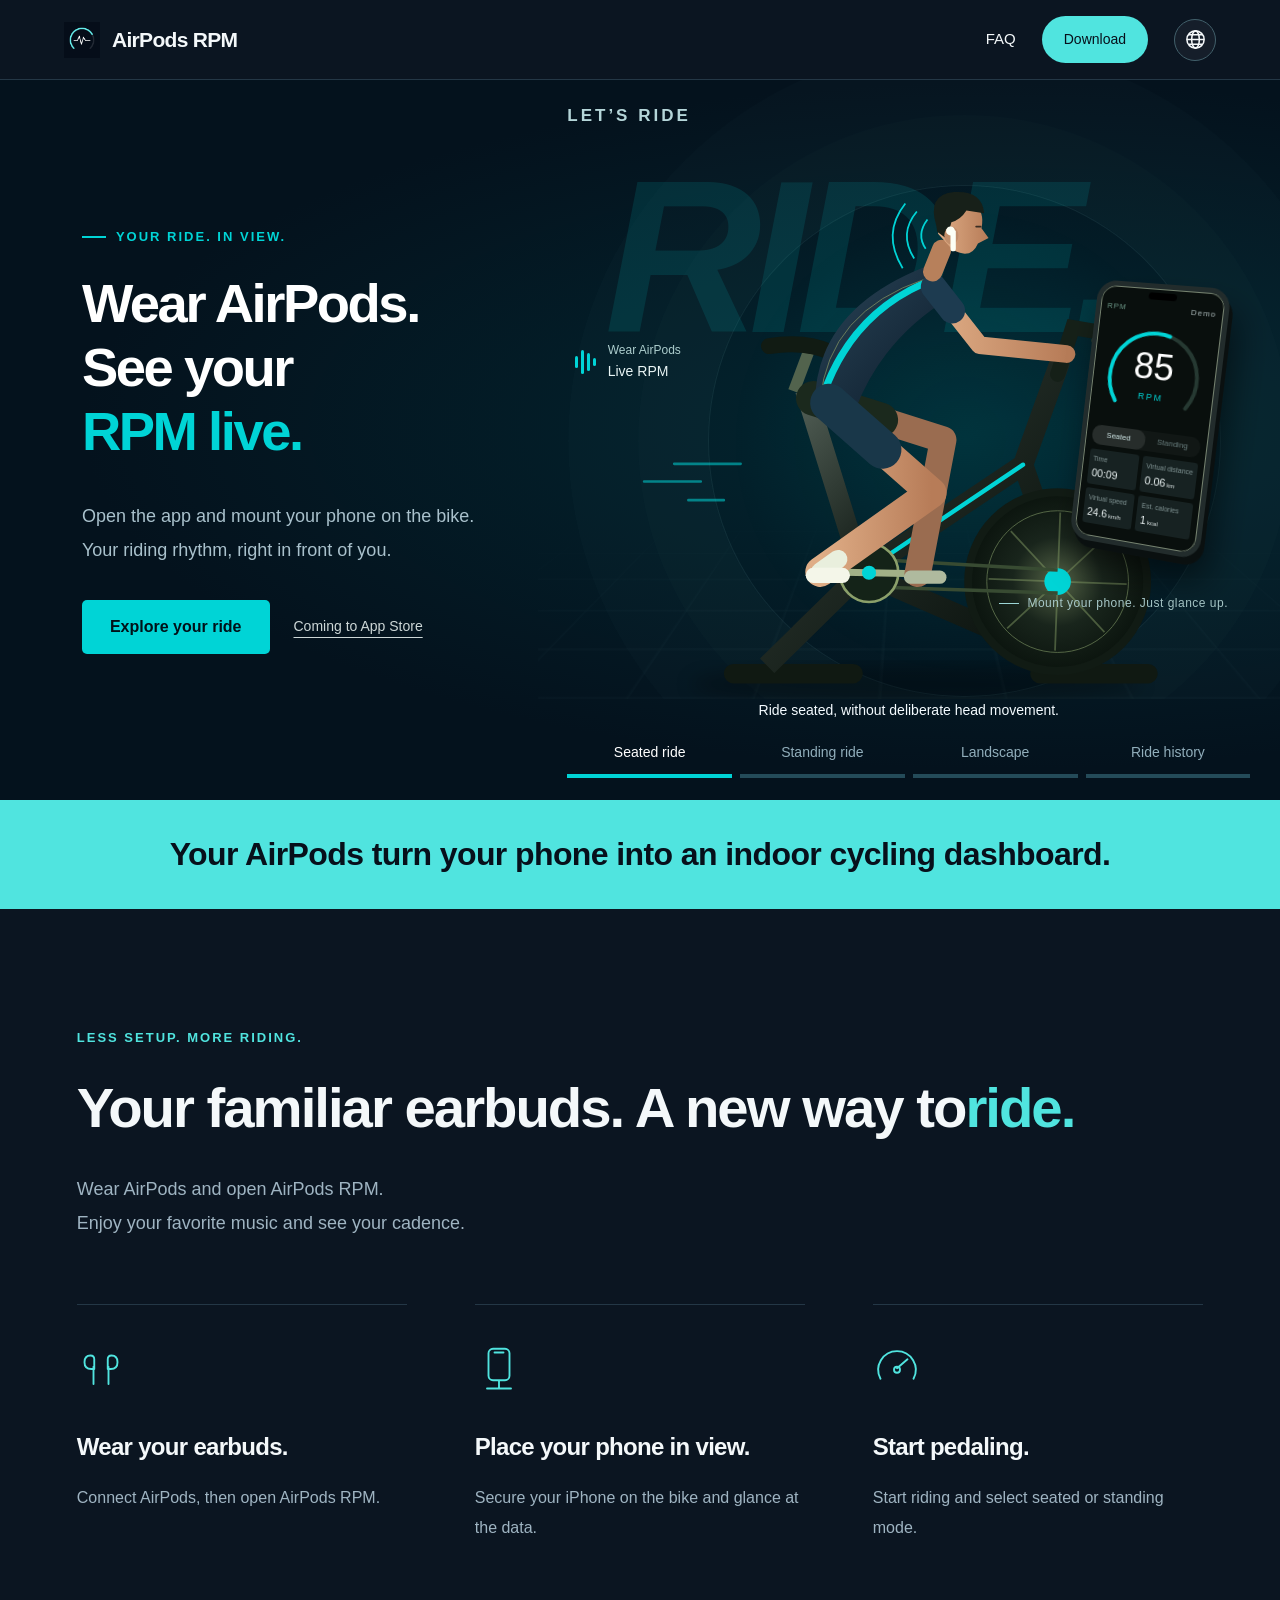
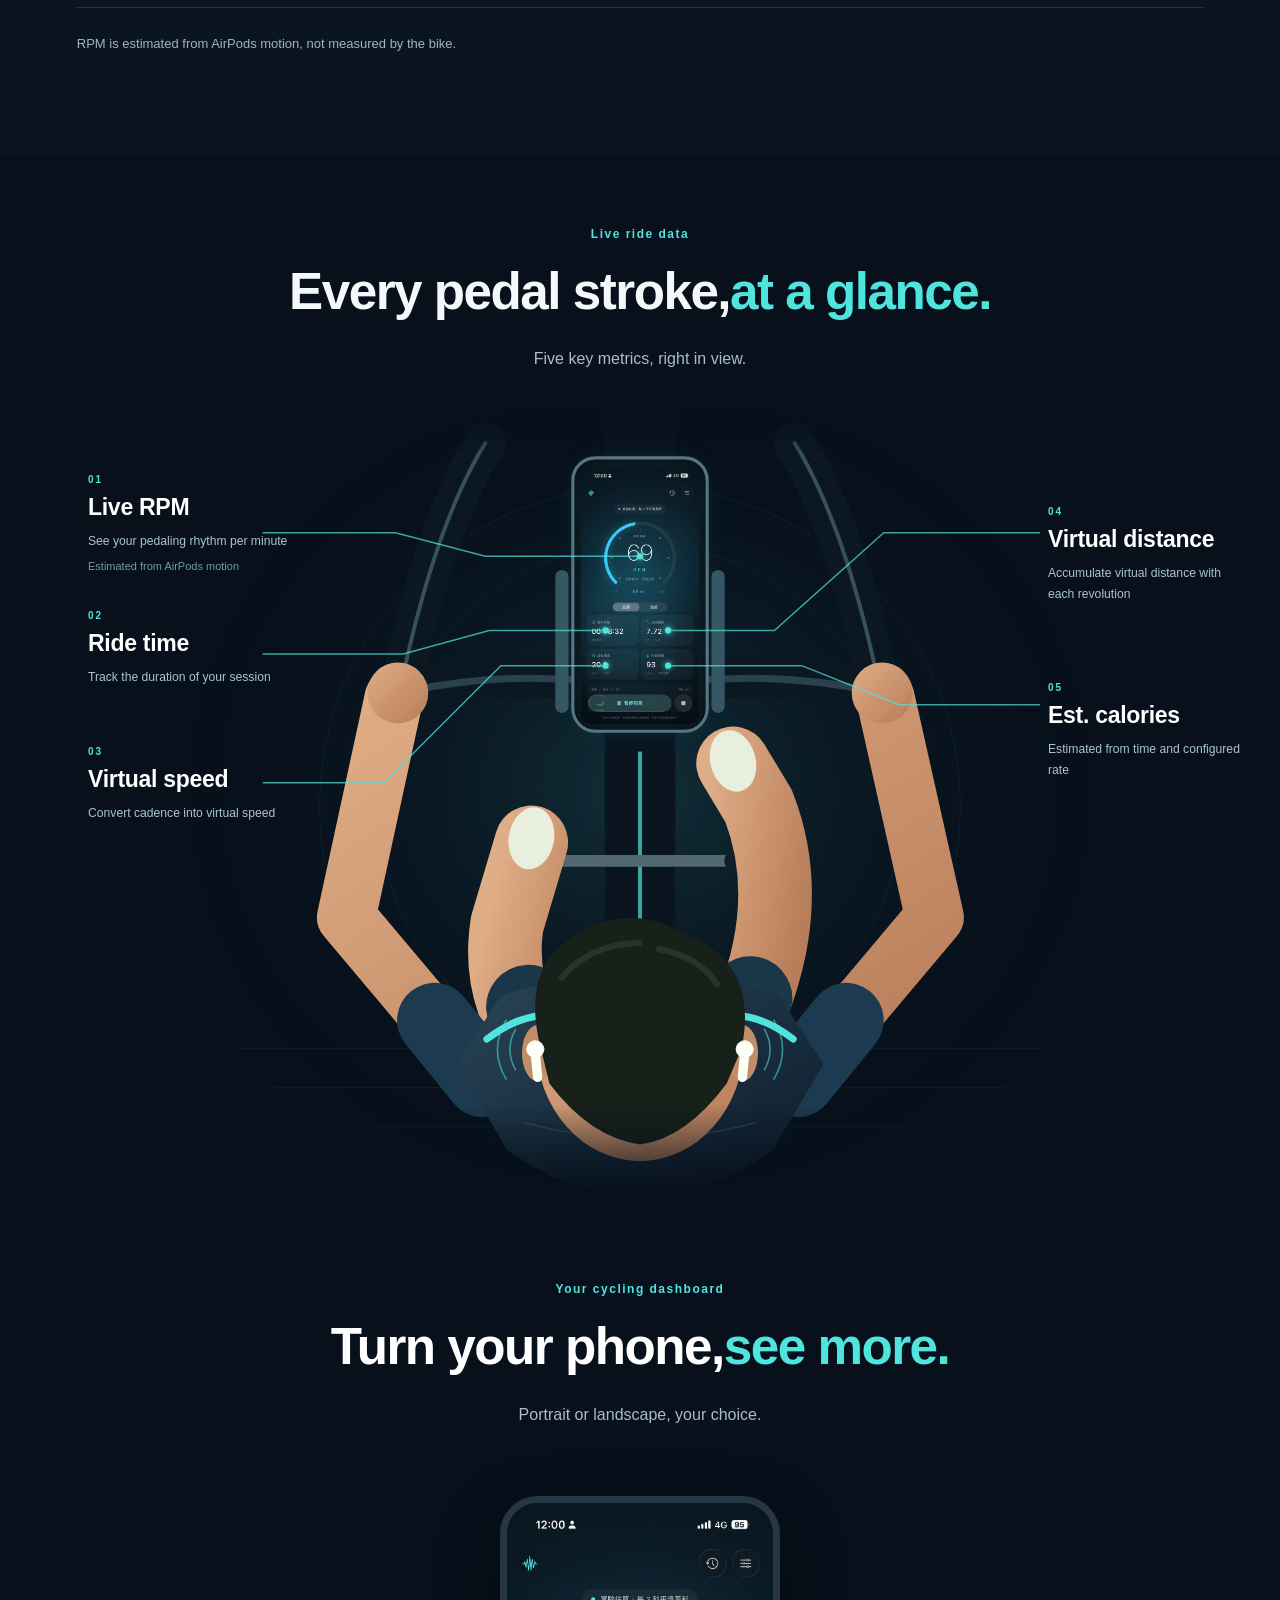
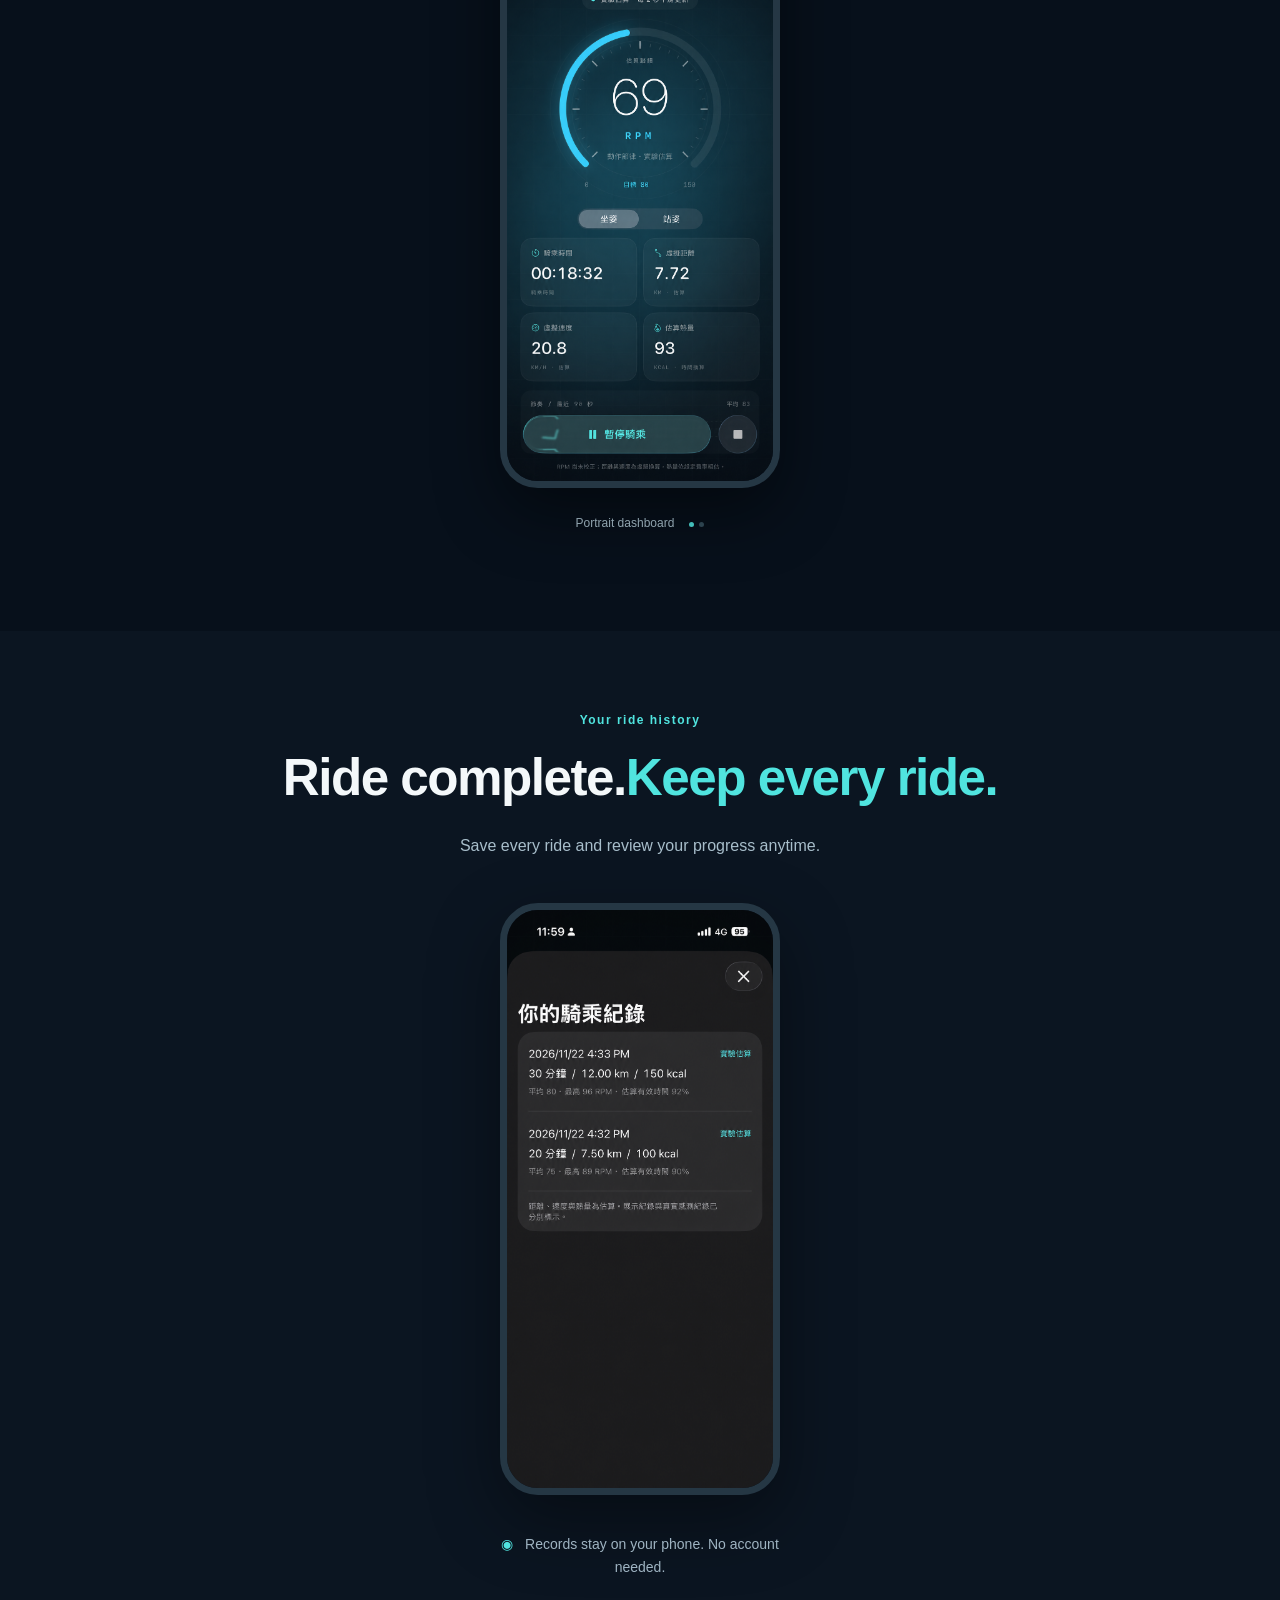
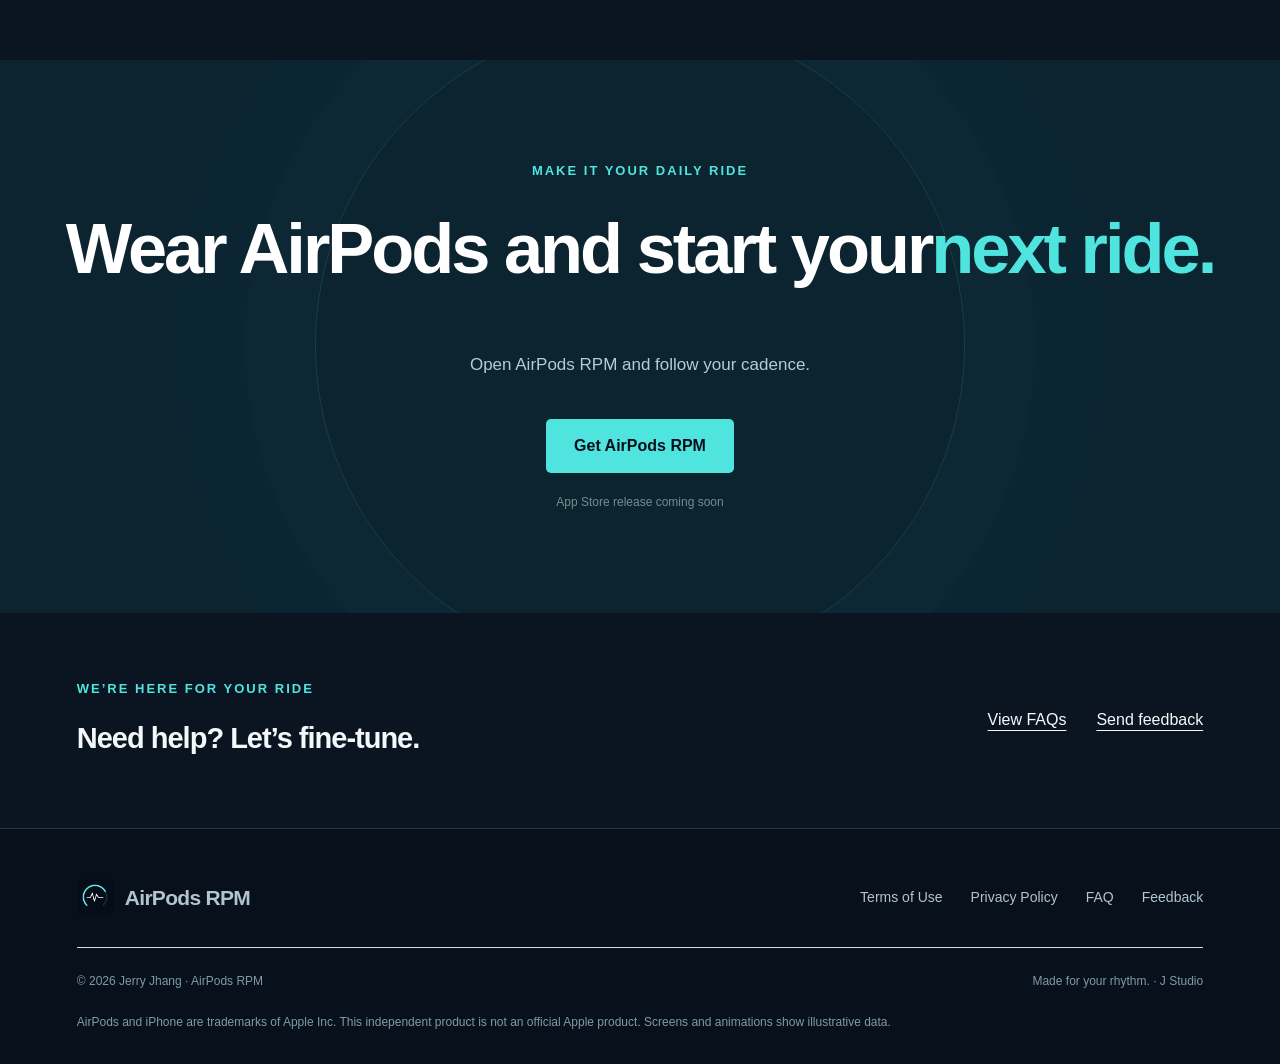
==== commit 5e1af3ff: "Add files via upload" ====
--- a/index.html
+++ b/index.html
@@ -1,6 +1,6 @@
 <!doctype html>
 <html lang="zh-Hant">
-<head><meta charset="utf-8"><meta name="viewport" content="width=device-width,initial-scale=1"><title>AirPods RPM — 戴上 AirPods，即時看見 RPM</title><meta name="description" content="戴上 AirPods，打開 AirPods RPM，讓 iPhone 成為你的飛輪儀表板。即時查看估算 RPM、切換坐姿與站姿，並保存每一趟騎乘紀錄。"><meta name="theme-color" content="#07101b"><link rel="icon" href="assets/app-icon.png" type="image/png"><link rel="stylesheet" href="styles.css?v=13"><script defer src="config.js?v=8"></script><script defer src="script.js?v=8"></script></head>
+<head><meta charset="utf-8"><meta name="viewport" content="width=device-width,initial-scale=1"><title>AirPods RPM — 戴上 AirPods，即時看見 RPM</title><meta name="description" content="戴上 AirPods，打開 AirPods RPM，讓 iPhone 成為你的飛輪儀表板。即時查看估算 RPM、切換坐姿與站姿，並保存每一趟騎乘紀錄。"><meta name="theme-color" content="#07101b"><link rel="icon" href="assets/app-icon.png" type="image/png"><link rel="stylesheet" href="styles.css?v=13"><script defer src="config.js?v=8"></script><link rel="stylesheet" href="i18n.css?v=2"><script defer src="translations.js?v=1"></script><script defer src="legal-translations.js?v=1"></script><script defer src="i18n.js?v=2"></script><script defer src="script.js?v=9"></script></head>
 <body class="home">
 <a class="skip-link" href="#main">跳至主要內容</a>
 <header class="site-header"><a class="brand" href="index.html" aria-label="AirPods RPM 首頁"><img src="assets/app-icon.png" width="36" height="36" alt=""><span>AirPods <b>RPM</b></span></a><nav aria-label="主導覽"><a href="faq.html">常見問題</a><button class="small-button" data-download>立即下載</button></nav></header>
--- a/i18n.css
+++ b/i18n.css
@@ -0,0 +1,43 @@
+.language-control{position:relative;display:inline-flex;align-items:center;justify-content:center;flex:none;width:42px;height:42px;color:#f4f8fa;z-index:25}
+.language-trigger{display:grid;place-items:center;width:100%;height:100%;border:1px solid #42606b;border-radius:50%;background:rgba(255,255,255,.04);color:inherit;cursor:pointer;transition:background .18s,border-color .18s,color .18s;padding:0}
+.language-trigger>svg{width:23px;height:23px;pointer-events:none}
+.language-trigger:hover,.language-trigger[aria-expanded="true"]{color:#50e4df;background:rgba(0,212,214,.1);border-color:#389b9c}
+.language-trigger:focus-visible,.language-option:focus-visible{outline:2px solid #00d4d6;outline-offset:2px}
+.language-popover{position:absolute;right:0;top:calc(100% + 14px);width:256px;max-width:calc(100vw - 24px);padding:10px;border-radius:22px;background:linear-gradient(155deg,rgba(24,43,54,.98),rgba(11,23,32,.98));border:1px solid rgba(140,200,207,.23);box-shadow:0 20px 60px #0008,inset 0 1px 0 #ffffff0b;-webkit-backdrop-filter:blur(24px);backdrop-filter:blur(24px);overflow-y:auto;max-height:calc(100dvh - 100px);transform-origin:top right;animation:language-in .18s ease-out}
+.language-popover[hidden]{display:none!important}
+.language-heading{display:flex;align-items:center;justify-content:space-between;gap:10px;padding:10px 9px 15px;line-height:1.3;border-bottom:1px solid #ffffff12;margin-bottom:6px}
+.language-heading strong{font-size:15px;font-weight:700;color:#f4f8fa}
+.language-heading>span{font-size:11px;color:#79c8cc;text-align:right;overflow-wrap:anywhere}
+.language-option{display:grid;grid-template-columns:31px minmax(0,1fr) 20px;align-items:center;gap:10px;width:100%;min-height:43px;margin:2px 0;padding:7px 9px;border:1px solid transparent;border-radius:11px;text-align:left;font:inherit;font-size:14px;line-height:1.25;color:#e7eff2;background:transparent;cursor:pointer;transition:background .15s,color .15s,border-color .15s}
+.language-option:hover,.language-option:focus-visible{background:#ffffff09;color:#fff}
+.language-option[aria-checked="true"]{background:rgba(0,212,214,.12);color:#6ceeea;border-color:rgba(0,212,214,.17)}
+.language-badge{display:grid;place-items:center;width:29px;height:25px;border-radius:7px;background:#ffffff0b;color:#93adb8;font:600 10px/1 var(--sans);letter-spacing:.02em}
+.language-option[aria-checked="true"] .language-badge{background:#00d4d61c;color:#59e8e6}
+.language-name{overflow-wrap:anywhere}
+.language-check{display:grid;place-items:center;visibility:hidden;color:#50e4df}
+.language-option[aria-checked="true"] .language-check{visibility:visible}
+.language-system{margin-bottom:7px}
+.language-system + .language-option{position:relative;margin-top:10px}
+.language-system + .language-option:before{content:"";position:absolute;top:-7px;left:8px;right:8px;border-top:1px solid #ffffff12;pointer-events:none}
+@keyframes language-in{from{opacity:0;transform:translateY(-5px) scale(.97)}to{opacity:1;transform:translateY(0) scale(1)}}
+@media(prefers-reduced-motion:reduce){.language-popover,.language-trigger,.language-option{animation:none;transition:none}}
+html:not([lang="zh-Hant"]) .hero-firstline{white-space:normal}
+html:not([lang="zh-Hant"]) .hero-copy h1{font-size:clamp(44px,4.25vw,83px);letter-spacing:-.045em;overflow-wrap:break-word}
+html:not([lang="zh-Hant"]) .mode-tabs button{white-space:normal;line-height:1.25;min-height:44px}
+html:not([lang="zh-Hant"]) .data-callout h3{overflow-wrap:anywhere;hyphens:auto}
+html:not([lang="zh-Hant"]) .section-intro h2,html:not([lang="zh-Hant"]) .wide-copy h2,html:not([lang="zh-Hant"]) .records-copy h2,html:not([lang="zh-Hant"]) .live-data-heading h2{white-space:normal;overflow-wrap:break-word}
+html:not([lang="zh-Hant"]) .title-phrase{white-space:normal}
+html:not([lang="zh-Hant"]) .mobile-metric-labels>span{overflow-wrap:anywhere;line-height:1.15}
+html:not([lang="zh-Hant"]) .mini-metrics>span{overflow-wrap:anywhere}
+@media(max-width:600px){
+  .site-header nav{gap:8px}
+  .language-control{width:34px;height:34px}
+  .language-trigger>svg{width:19px;height:19px}
+  .language-popover{right:-2px;top:calc(100% + 13px);width:246px;max-height:calc(100dvh - 92px);border-radius:19px;padding:8px}
+  .language-option{min-height:43px}
+  .site-header nav .small-button{padding:8px 10px}
+  html:not([lang="zh-Hant"]) .hero-copy h1{font-size:clamp(36px,9.4vw,49px)}
+  html:not([lang="zh-Hant"]) .site-header .brand{font-size:14px}
+  html:not([lang="zh-Hant"]) .site-header nav>a{max-width:84px;white-space:normal;text-align:center;line-height:1.15}
+}
+@media(max-width:350px){.site-header nav{gap:5px}.site-header .brand{font-size:13px}.site-header nav .small-button{padding-inline:7px}.language-control{width:30px;height:30px}}
